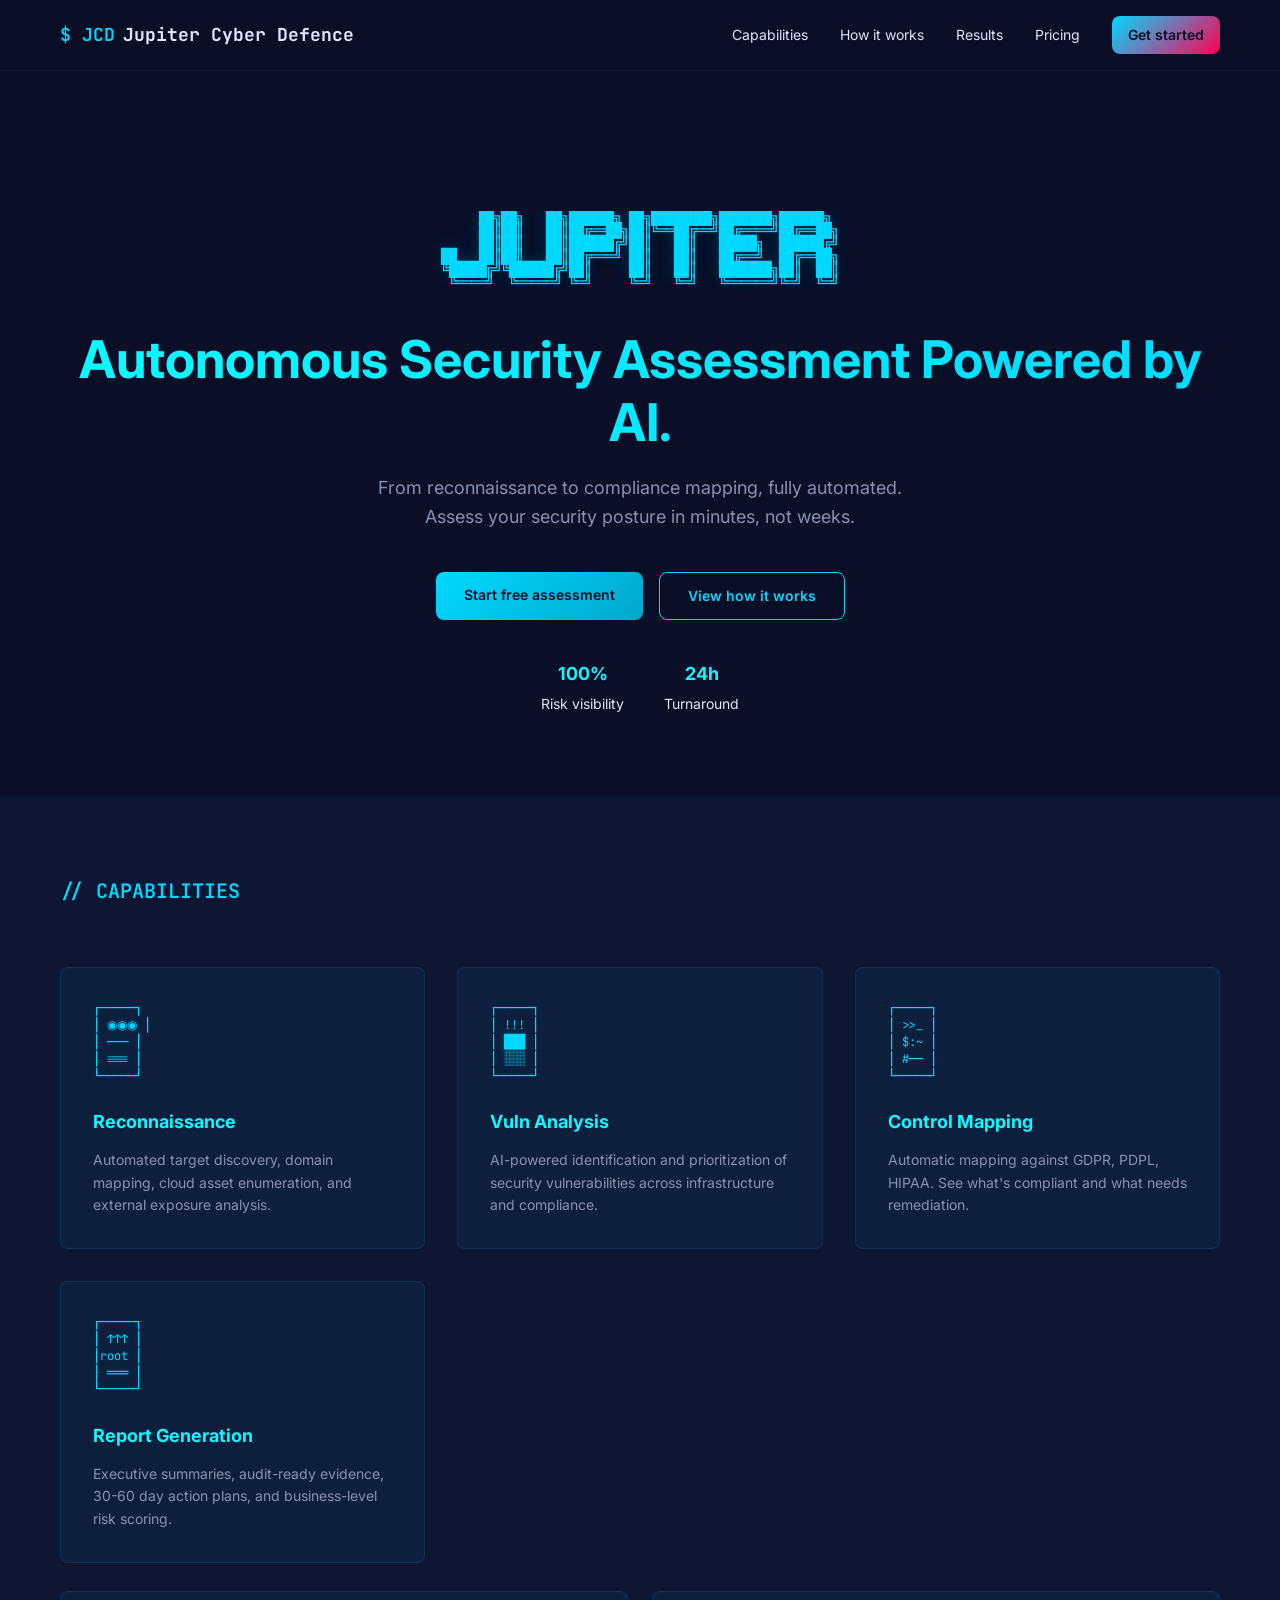
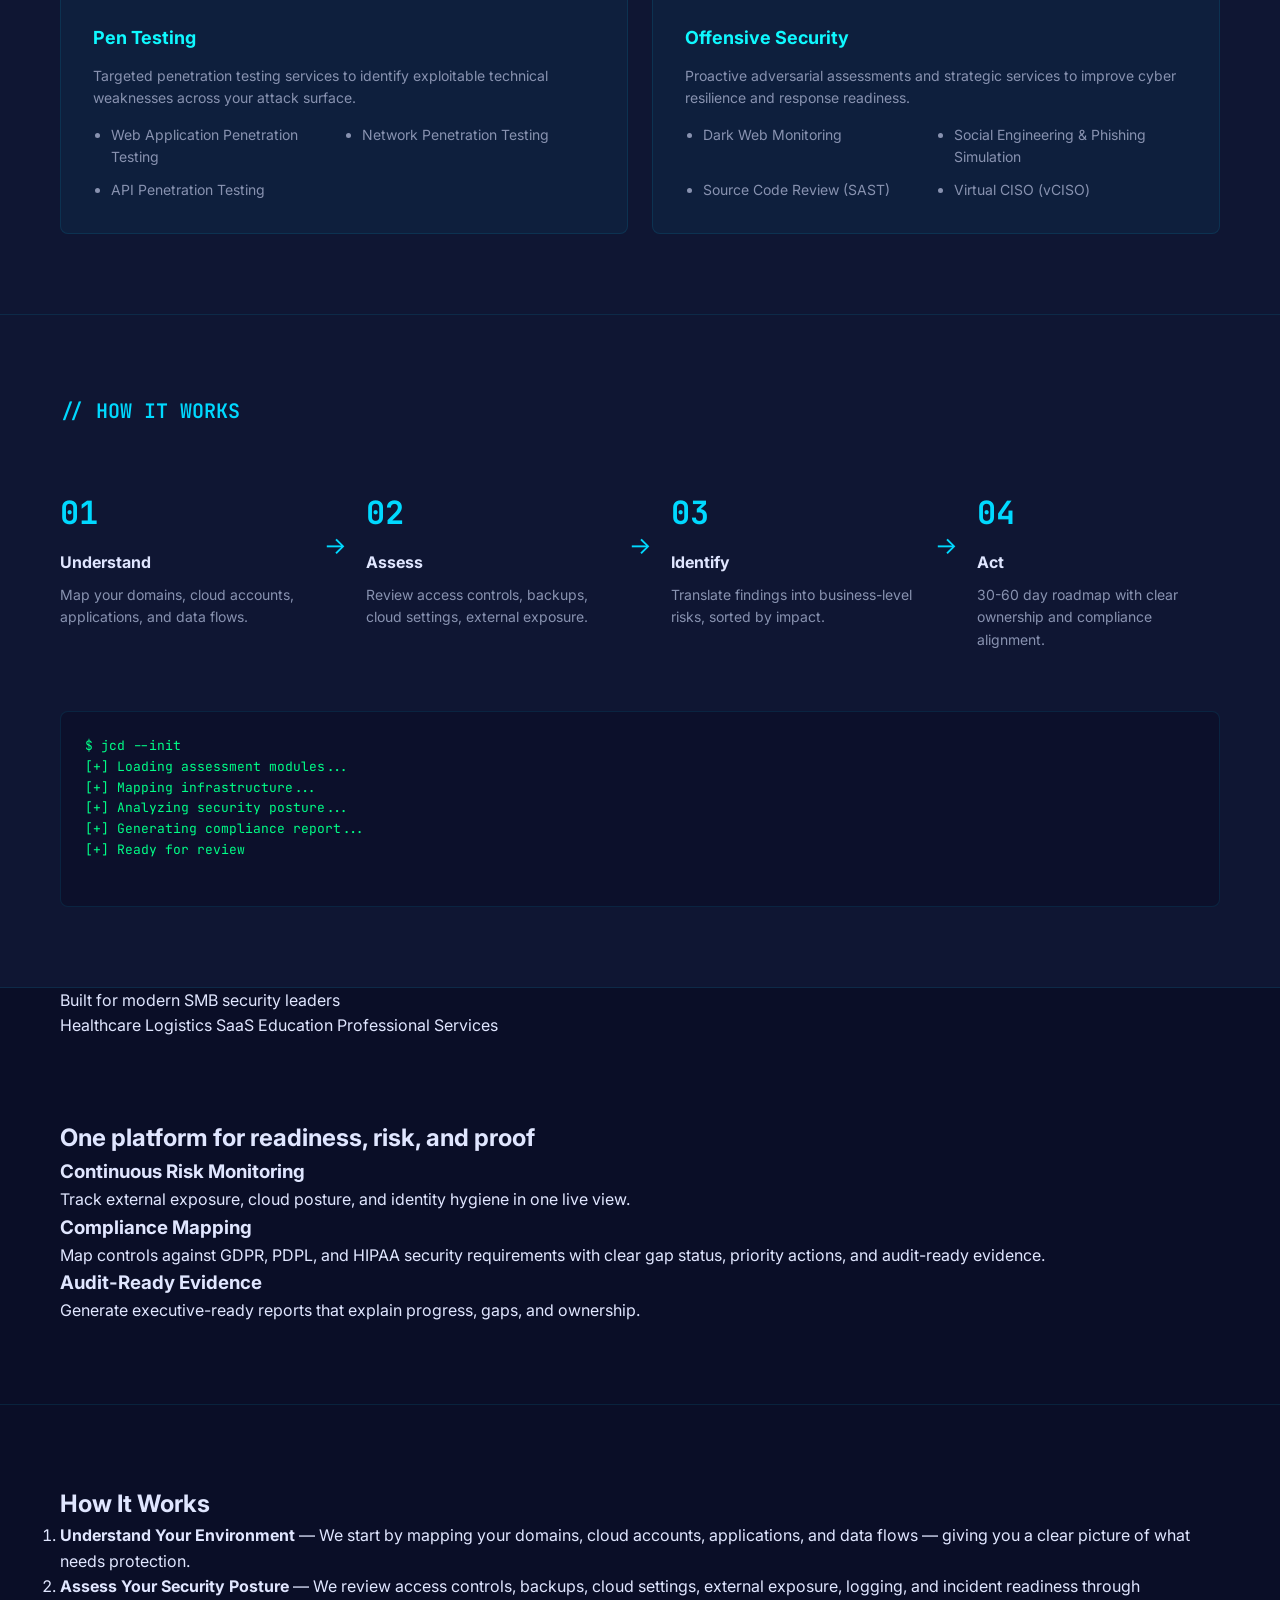
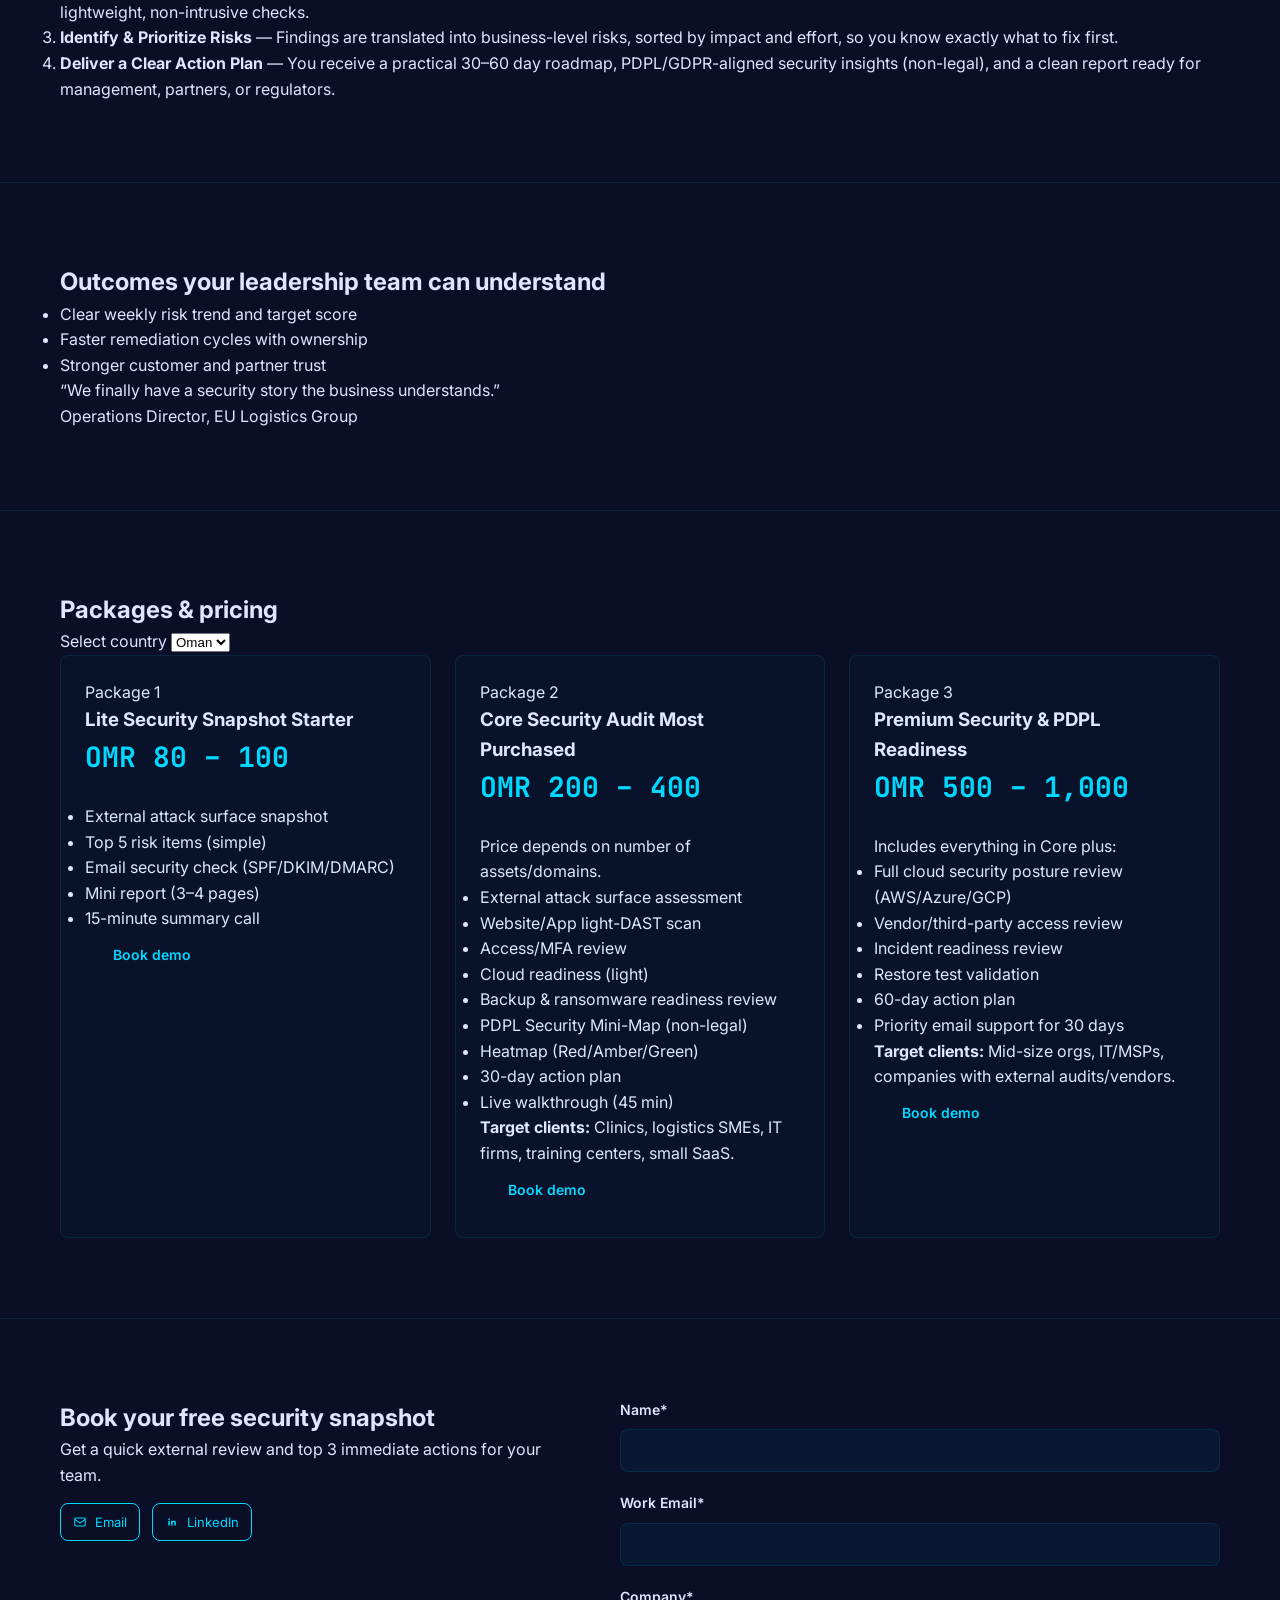
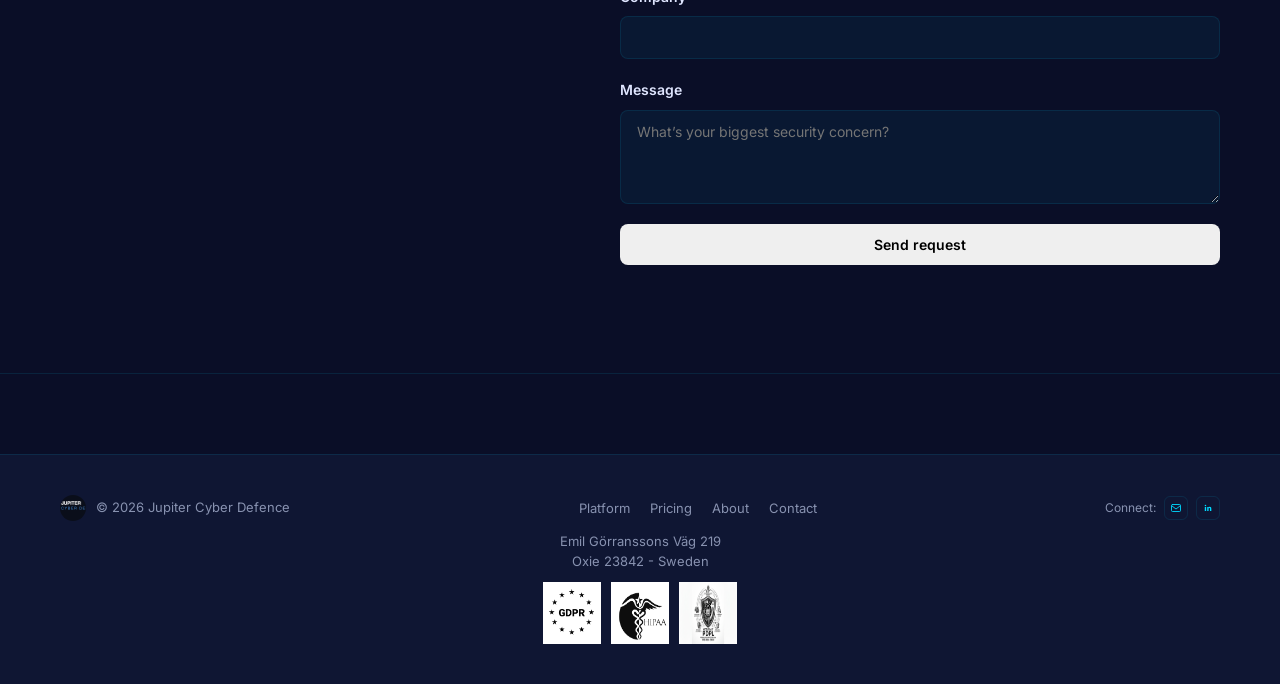
==== index.html @ 6deadf18 "changed design" ====
<!doctype html>
<html lang="en">
<head>
  <meta charset="utf-8" />
  <meta name="viewport" content="width=device-width, initial-scale=1" />
  <link rel="preconnect" href="https://fonts.googleapis.com" />
  <link rel="preconnect" href="https://fonts.gstatic.com" crossorigin />
  <link rel="stylesheet" href="https://fonts.googleapis.com/css2?family=JetBrains+Mono:wght@400;500;600;700&family=Inter:wght@400;500;600;700&display=swap" />
  <title>Jupiter Cyber Defence - Autonomous Security Assessment</title>
  <meta name="description" content="Autonomous security assessment powered by AI. From reconnaissance to compliance mapping, fully automated." />
  <link rel="canonical" href="https://jupitercyberdefence.com/" />
  <meta name="theme-color" content="#0a0e27" />
  <link rel="preload" href="style.css" as="style" />
  <link rel="stylesheet" href="style.css" />
</head>
<body>
  <header class="site-header">
    <div class="container nav-wrap">
      <a class="brand" href="/" aria-label="Jupiter Cyber Defence home">
        <span class="brand-mark">$ JCD</span>
        <span class="brand-text">Jupiter Cyber Defence</span>
      </a>
      <nav class="nav" aria-label="Primary">
        <ul>
          <li><a href="#capabilities">Capabilities</a></li>
          <li><a href="#how">How it works</a></li>
          <li><a href="#results">Results</a></li>
          <li><a href="#pricing">Pricing</a></li>
          <li><a href="#contact" class="nav-cta">Get started</a></li>
        </ul>
      </nav>
    </div>
  </header>

  <main id="main">
    <section class="hero">
      <div class="container">
        <pre class="hero-ascii">
     ██╗██╗   ██╗██████╗ ██╗████████╗███████╗██████╗ 
     ██║██║   ██║██╔══██╗██║╚══██╔══╝██╔════╝██╔══██╗
     ██║██║   ██║██████╔╝██║   ██║   █████╗  ██████╔╝
██   ██║██║   ██║██╔═══╝ ██║   ██║   ██╔══╝  ██╔══██╗
╚█████╔╝╚██████╔╝██║     ██║   ██║   ███████╗██║  ██║
 ╚════╝  ╚═════╝ ╚═╝     ╚═╝   ╚═╝   ╚══════╝╚═╝  ╚═╝</pre>
        <h1>Autonomous Security Assessment Powered by AI.</h1>
        <p class="hero-sub">From reconnaissance to compliance mapping, fully automated.<br>Assess your security posture in minutes, not weeks.</p>
        <div class="hero-actions">
          <a class="btn btn-primary" href="#contact">Start free assessment</a>
          <a class="btn btn-secondary" href="#how">View how it works</a>
        </div>
        <p class="hero-stats">
          <span><strong>100%</strong> Risk visibility</span>
          <span><strong>24h</strong> Turnaround</span>
        </p>
      </div>
    </section>

    <section id="capabilities" class="section section-features">
      <div class="container">
        <h2 class="section-title">// CAPABILITIES</h2>

        <div class="features-grid">
          <article class="feature">
            <div class="feature-box">
      ┌─────┐<br/>
      │ ◉◉◉ │<br/>
      │ ─── │<br/>
      │ === │<br/>
      └─────┘
            </div>
            <h3>Reconnaissance</h3>
            <p>Automated target discovery, domain mapping, cloud asset enumeration, and external exposure analysis.</p>
          </article>

          <article class="feature">
            <div class="feature-box">
      ┌─────┐<br/>
      │ !!! │<br/>
      │ ███ │<br/>
      │ ░░░ │<br/>
      └─────┘
            </div>
            <h3>Vuln Analysis</h3>
            <p>AI-powered identification and prioritization of security vulnerabilities across infrastructure and compliance.</p>
          </article>

          <article class="feature">
            <div class="feature-box">
      ┌─────┐<br/>
      │ >>_ │<br/>
      │ $:~ │<br/>
      │ #── │<br/>
      └─────┘
            </div>
            <h3>Control Mapping</h3>
            <p>Automatic mapping against GDPR, PDPL, HIPAA. See what's compliant and what needs remediation.</p>
          </article>

          <article class="feature">
            <div class="feature-box">
      ┌─────┐<br/>
      │ ↑↑↑ │<br/>
      │root │<br/>
      │ ═══ │<br/>
      └─────┘
            </div>
            <h3>Report Generation</h3>
            <p>Executive summaries, audit-ready evidence, 30-60 day action plans, and business-level risk scoring.</p>
          </article>
        </div>

        <div class="offensive-grid">
          <article class="offensive-box" aria-label="Pen Testing services">
            <h3>Pen Testing</h3>
            <p>Targeted penetration testing services to identify exploitable technical weaknesses across your attack surface.</p>
            <ul>
              <li>Web Application Penetration Testing</li>
              <li>Network Penetration Testing</li>
              <li>API Penetration Testing</li>
            </ul>
          </article>

          <article class="offensive-box" aria-label="Offensive Security services">
            <h3>Offensive Security</h3>
            <p>Proactive adversarial assessments and strategic services to improve cyber resilience and response readiness.</p>
            <ul>
              <li>Dark Web Monitoring</li>
              <li>Social Engineering &amp; Phishing Simulation</li>
              <li>Source Code Review (SAST)</li>
              <li>Virtual CISO (vCISO)</li>
            </ul>
          </article>
        </div>
      </div>
    </section>

    <section id="how" class="section section-dark">
      <div class="container">
        <h2 class="section-title">// HOW IT WORKS</h2>
        
        <div class="steps-flow">
          <div class="step">
            <div class="step-number">01</div>
            <h3>Understand</h3>
            <p>Map your domains, cloud accounts, applications, and data flows.</p>
          </div>
          <div class="step-arrow">→</div>
          <div class="step">
            <div class="step-number">02</div>
            <h3>Assess</h3>
            <p>Review access controls, backups, cloud settings, external exposure.</p>
          </div>
          <div class="step-arrow">→</div>
          <div class="step">
            <div class="step-number">03</div>
            <h3>Identify</h3>
            <p>Translate findings into business-level risks, sorted by impact.</p>
          </div>
          <div class="step-arrow">→</div>
          <div class="step">
            <div class="step-number">04</div>
            <h3>Act</h3>
            <p>30-60 day roadmap with clear ownership and compliance alignment.</p>
          </div>
        </div>

        <pre class="code-block">
$ jcd --init
[+] Loading assessment modules...
[+] Mapping infrastructure...
[+] Analyzing security posture...
[+] Generating compliance report...
[+] Ready for review
        </pre>
      </div>
    </section>

    <section class="trust container">
      <p>Built for modern SMB security leaders</p>
      <div class="chips">
        <span>Healthcare</span>
        <span>Logistics</span>
        <span>SaaS</span>
        <span>Education</span>
        <span>Professional Services</span>
      </div>
    </section>

    <section id="platform" class="section">
      <div class="container">
        <h2>One platform for readiness, risk, and proof</h2>
        <div class="cards">
          <article class="card">
            <h3>Continuous Risk Monitoring</h3>
            <p>Track external exposure, cloud posture, and identity hygiene in one live view.</p>
          </article>
          <article class="card">
            <h3>Compliance Mapping</h3>
            <p>Map controls against GDPR, PDPL, and HIPAA security requirements with clear gap status, priority actions, and audit-ready evidence.</p>
          </article>
          <article class="card">
            <h3>Audit-Ready Evidence</h3>
            <p>Generate executive-ready reports that explain progress, gaps, and ownership.</p>
          </article>
        </div>
      </div>
    </section>

    <section id="how" class="section alt">
      <div class="container">
        <h2>How It Works</h2>
        <ol class="steps">
          <li><strong>Understand Your Environment</strong> — We start by mapping your domains, cloud accounts, applications, and data flows — giving you a clear picture of what needs protection.</li>
          <li><strong>Assess Your Security Posture</strong> — We review access controls, backups, cloud settings, external exposure, logging, and incident readiness through lightweight, non-intrusive checks.</li>
          <li><strong>Identify &amp; Prioritize Risks</strong> — Findings are translated into business-level risks, sorted by impact and effort, so you know exactly what to fix first.</li>
          <li><strong>Deliver a Clear Action Plan</strong> — You receive a practical 30–60 day roadmap, PDPL/GDPR-aligned security insights (non-legal), and a clean report ready for management, partners, or regulators.</li>
        </ol>
      </div>
    </section>

    <section id="outcomes" class="section">
      <div class="container outcomes">
        <div>
          <h2>Outcomes your leadership team can understand</h2>
          <ul>
            <li>Clear weekly risk trend and target score</li>
            <li>Faster remediation cycles with ownership</li>
            <li>Stronger customer and partner trust</li>
          </ul>
        </div>
        <div class="quote">
          <p>“We finally have a security story the business understands.”</p>
          <span>Operations Director, EU Logistics Group</span>
        </div>
      </div>
    </section>

    <section id="pricing" class="section alt">
      <div class="container pricing">
        <h2>Packages & pricing</h2>
        <div class="pricing-controls">
          <label for="pricingCountry">Select country</label>
          <select id="pricingCountry" name="pricingCountry" aria-label="Select country for pricing">
            <option value="oman" selected>Oman</option>
            <option value="uae">UAE</option>
            <option value="ksa">KSA</option>
            <option value="eu">EU</option>
          </select>
        </div>

        <div class="pricing-grid">
          <article class="price-card">
            <p class="plan">Package 1</p>
            <h3>Lite Security Snapshot <span class="plan-tag">Starter</span></h3>
            <p class="price package-price" id="priceLite" data-plan="lite">OMR 80 – 100</p>
            <ul>
              <li>External attack surface snapshot</li>
              <li>Top 5 risk items (simple)</li>
              <li>Email security check (SPF/DKIM/DMARC)</li>
              <li>Mini report (3–4 pages)</li>
              <li>15-minute summary call</li>
            </ul>
            <a class="btn" href="#contact">Book demo</a>
          </article>

          <article class="price-card">
            <p class="plan">Package 2</p>
            <h3>Core Security Audit <span class="plan-tag">Most Purchased</span></h3>
            <p class="price package-price" id="priceCore" data-plan="core">OMR 200 – 400</p>
            <p class="price-note">Price depends on number of assets/domains.</p>
            <ul>
              <li>External attack surface assessment</li>
              <li>Website/App light-DAST scan</li>
              <li>Access/MFA review</li>
              <li>Cloud readiness (light)</li>
              <li>Backup & ransomware readiness review</li>
              <li>PDPL Security Mini-Map (non-legal)</li>
              <li>Heatmap (Red/Amber/Green)</li>
              <li>30-day action plan</li>
              <li>Live walkthrough (45 min)</li>
            </ul>
            <p class="target-clients"><strong>Target clients:</strong> Clinics, logistics SMEs, IT firms, training centers, small SaaS.</p>
            <a class="btn" href="#contact">Book demo</a>
          </article>

          <article class="price-card">
            <p class="plan">Package 3</p>
            <h3 class="premium-title">Premium Security & PDPL Readiness</h3>
            <p class="price package-price premium-price" id="pricePremium" data-plan="premium">OMR 500 – 1,000</p>
            <p class="price-note">Includes everything in Core plus:</p>
            <ul>
              <li>Full cloud security posture review (AWS/Azure/GCP)</li>
              <li>Vendor/third-party access review</li>
              <li>Incident readiness review</li>
              <li>Restore test validation</li>
              <li>60-day action plan</li>
              <li>Priority email support for 30 days</li>
            </ul>
            <p class="target-clients"><strong>Target clients:</strong> Mid-size orgs, IT/MSPs, companies with external audits/vendors.</p>
            <a class="btn" href="#contact">Book demo</a>
          </article>
        </div>
      </div>
    </section>

    <section id="contact" class="section">
      <div class="container contact-grid">
        <div>
          <h2>Book your free security snapshot</h2>
          <p>Get a quick external review and top 3 immediate actions for your team.</p>
          <div class="contact-social" aria-label="Direct contact links">
            <a class="contact-social-icon" href="mailto:info@jupitercyberdefence.com" aria-label="Email Jupiter Cyber Defence">
              <svg viewBox="0 0 24 24" aria-hidden="true" fill="none" stroke="currentColor" stroke-width="1.8" stroke-linecap="round" stroke-linejoin="round">
                <rect x="3" y="5" width="18" height="14" rx="2"></rect>
                <path d="m4 8 8 6 8-6"></path>
              </svg>
              <span>Email</span>
            </a>
            <a class="contact-social-icon" href="https://www.linkedin.com/company/jupiter-cyber-defence/?viewAsMember=true" target="_blank" rel="noopener noreferrer" aria-label="Jupiter Cyber Defence on LinkedIn">
              <svg viewBox="0 0 24 24" aria-hidden="true">
                <path fill="currentColor" d="M6.94 8.5a1.56 1.56 0 1 1 0-3.12 1.56 1.56 0 0 1 0 3.12ZM5.56 9.8h2.76V18H5.56V9.8Zm4.5 0h2.64v1.12h.04c.37-.7 1.27-1.44 2.61-1.44 2.8 0 3.31 1.84 3.31 4.22V18H15.9v-3.8c0-.9-.02-2.07-1.26-2.07-1.26 0-1.46.98-1.46 2V18h-2.76V9.8Z"></path>
              </svg>
              <span>LinkedIn</span>
            </a>
          </div>
        </div>
        <form id="contactForm" class="form" action="https://formsubmit.co/info@jupitercyberdefence.com" method="POST" novalidate>
          <input type="hidden" name="_subject" value="New demo request from Jupiter Cyber Defence website" />
          <input type="hidden" name="_template" value="table" />
          <input type="hidden" name="_captcha" value="false" />
          <input type="hidden" name="_next" value="https://jupitercyberdefence.com/#contact" />
          <label>
            <span>Name*</span>
            <input type="text" name="name" required />
          </label>
          <label>
            <span>Work Email*</span>
            <input type="email" name="email" required />
          </label>
          <label>
            <span>Company*</span>
            <input type="text" name="company" required />
          </label>
          <label>
            <span>Message</span>
            <textarea name="message" rows="4" placeholder="What’s your biggest security concern?"></textarea>
          </label>
          <button class="btn" type="submit">Send request</button>
          <p id="formStatus" class="form-status" role="status" aria-live="polite"></p>
        </form>
      </div>
    </section>
  </main>

  <footer class="site-footer">
    <div class="container footer-wrap">
      <p class="footer-branding">
        <img src="jupiter_logo.jpeg" alt="Jupiter Cyber Defence logo" class="footer-logo" />
        <span>© <span id="year"></span> Jupiter Cyber Defence</span>
      </p>
      <ul>
        <li><a href="#platform">Platform</a></li>
        <li><a href="#pricing">Pricing</a></li>
        <li><a href="about.html">About</a></li>
        <li><a href="#contact">Contact</a></li>
      </ul>
      <div class="footer-social" aria-label="Contact links">
        <span class="footer-social-label">Connect:</span>
        <a class="footer-social-icon" href="mailto:info@jupitercyberdefence.com" aria-label="Email Jupiter Cyber Defence">
          <svg viewBox="0 0 24 24" aria-hidden="true" fill="none" stroke="currentColor" stroke-width="1.8" stroke-linecap="round" stroke-linejoin="round">
            <rect x="3" y="5" width="18" height="14" rx="2"></rect>
            <path d="m4 8 8 6 8-6"></path>
          </svg>
        </a>
        <a class="footer-social-icon" href="https://www.linkedin.com/company/jupiter-cyber-defence/?viewAsMember=true" target="_blank" rel="noopener noreferrer" aria-label="Jupiter Cyber Defence on LinkedIn">
          <svg viewBox="0 0 24 24" aria-hidden="true">
            <path fill="currentColor" d="M6.94 8.5a1.56 1.56 0 1 1 0-3.12 1.56 1.56 0 0 1 0 3.12ZM5.56 9.8h2.76V18H5.56V9.8Zm4.5 0h2.64v1.12h.04c.37-.7 1.27-1.44 2.61-1.44 2.8 0 3.31 1.84 3.31 4.22V18H15.9v-3.8c0-.9-.02-2.07-1.26-2.07-1.26 0-1.46.98-1.46 2V18h-2.76V9.8Z"></path>
          </svg>
        </a>
      </div>
    </div>
    <div class="container footer-address">
      <p>Emil Görranssons Väg 219<br />Oxie 23842 - Sweden</p>
    </div>
    <div class="container compliance-logos" aria-label="Compliance standards">
      <img src="GDPR.png" alt="GDPR" class="compliance-logo" />
      <img src="HIPAA.png" alt="HIPAA" class="compliance-logo" />
      <img src="PDPL.png" alt="PDPL" class="compliance-logo" />
    </div>
  </footer>

  <script src="script.js" defer></script>
</body>
</html>
---- style.css ----
:root {
  --bg: #0a0e27;
  --bg-secondary: #0f1633;
  --text: #e0e6ff;
  --text-muted: #8892b0;
  --text-subtle: #5a6378;
  --accent: #00d9ff;
  --accent-bright: #0ff8ff;
  --danger: #ff0055;
  --success: #00ff88;
  --border: rgba(0, 217, 255, 0.1);
  --radius: 8px;
  --max: 1200px;
  --font-mono: "JetBrains Mono", monospace;
  --font-sans: "Inter", -apple-system, BlinkMacSystemFont, "Segoe UI", sans-serif;
}

* {
  box-sizing: border-box;
  margin: 0;
  padding: 0;
}

html {
  scroll-behavior: smooth;
}

body {
  font-family: var(--font-sans);
  color: var(--text);
  background: var(--bg);
  line-height: 1.6;
  overflow-x: hidden;
}

a {
  color: var(--accent);
  text-decoration: none;
  transition: color 0.3s ease;
}

a:hover {
  color: var(--accent-bright);
}

pre, code {
  font-family: var(--font-mono);
  border-radius: var(--radius);
}

pre {
  overflow-x: auto;
  white-space: pre-wrap;
  word-wrap: break-word;
}

/* CONTAINER */
.container {
  max-width: var(--max);
  margin: 0 auto;
  padding: 0 20px;
}

/* HEADER */
.site-header {
  background: rgba(10, 14, 39, 0.8);
  backdrop-filter: blur(10px);
  border-bottom: 1px solid var(--border);
  position: sticky;
  top: 0;
  z-index: 100;
  padding: 16px 0;
}

.nav-wrap {
  display: flex;
  justify-content: space-between;
  align-items: center;
  gap: 40px;
}

.brand {
  display: flex;
  align-items: center;
  gap: 8px;
  font-weight: 700;
  font-size: 18px;
  font-family: var(--font-mono);
  color: var(--accent);
}

.brand-mark {
  color: var(--accent);
  font-weight: 600;
}

.brand-text {
  color: var(--text);
}

.nav {
  display: flex;
}

.nav ul {
  list-style: none;
  display: flex;
  gap: 32px;
  align-items: center;
}

.nav a {
  font-size: 14px;
  transition: color 0.3s;
  color: var(--text);
}

.nav a:hover {
  color: var(--accent-bright);
}

.nav-cta {
  background: linear-gradient(135deg, var(--accent) 0%, var(--danger) 100%);
  color: var(--bg) !important;
  padding: 8px 16px;
  border-radius: var(--radius);
  font-weight: 600;
  font-size: 13px;
  display: inline-block;
}

.nav-cta:hover {
  opacity: 0.9;
}

/* MAIN */
main {
  margin-top: 60px;
}

/* HERO */
.hero {
  padding: 80px 0;
  text-align: center;
}

.hero-ascii {
  font-family: var(--font-mono);
  color: var(--accent);
  font-size: 13px;
  line-height: 1;
  margin-bottom: 40px;
  letter-spacing: -0.5px;
  text-shadow: 0 0 20px rgba(0, 217, 255, 0.2);
}

.hero h1 {
  font-size: 52px;
  line-height: 1.2;
  margin-bottom: 20px;
  background: linear-gradient(135deg, var(--accent-bright), var(--accent));
  -webkit-background-clip: text;
  -webkit-text-fill-color: transparent;
  background-clip: text;
  font-weight: 700;
}

.hero-sub {
  font-size: 18px;
  color: var(--text-muted);
  margin-bottom: 40px;
  max-width: 700px;
  margin-left: auto;
  margin-right: auto;
  line-height: 1.6;
}

.hero-actions {
  display: flex;
  gap: 16px;
  justify-content: center;
  margin-bottom: 40px;
  flex-wrap: wrap;
}

.hero-stats {
  display: flex;
  justify-content: center;
  gap: 40px;
  margin-top: 40px;
  font-size: 14px;
  flex-wrap: wrap;
}

.hero-stats span {
  display: flex;
  flex-direction: column;
  gap: 4px;
}

.hero-stats strong {
  color: var(--accent-bright);
  font-size: 18px;
}

/* BUTTONS */
.btn {
  display: inline-block;
  padding: 12px 28px;
  border-radius: var(--radius);
  font-weight: 600;
  font-size: 14px;
  transition: all 0.3s ease;
  border: none;
  cursor: pointer;
  text-align: center;
  font-family: var(--font-sans);
}

.btn-primary {
  background: linear-gradient(135deg, var(--accent), #00a8cc);
  color: var(--bg);
}

.btn-primary:hover {
  transform: translateY(-2px);
  box-shadow: 0 8px 24px rgba(0, 217, 255, 0.3);
}

.btn-secondary {
  border: 1px solid var(--accent);
  color: var(--accent);
  background: transparent;
}

.btn-secondary:hover {
  background: rgba(0, 217, 255, 0.1);
}

/* SECTIONS */
.section {
  padding: 80px 0;
  border-bottom: 1px solid var(--border);
}

.section-dark {
  background: var(--bg-secondary);
}

.section-title {
  font-family: var(--font-mono);
  font-size: 20px;
  color: var(--accent);
  margin-bottom: 60px;
  text-align: left;
  font-weight: 600;
}

/* FEATURES */
.section-features {
  background: var(--bg-secondary);
}

.features-grid {
  display: grid;
  grid-template-columns: repeat(auto-fit, minmax(280px, 1fr));
  gap: 32px;
}

.feature {
  background: rgba(0, 217, 255, 0.05);
  border: 1px solid var(--border);
  padding: 32px;
  border-radius: var(--radius);
  transition: all 0.3s ease;
}

.feature:hover {
  border-color: var(--accent);
  background: rgba(0, 217, 255, 0.08);
  transform: translateY(-4px);
}

.feature-box {
  font-family: var(--font-mono);
  color: var(--accent);
  font-size: 12px;
  margin-bottom: 24px;
  line-height: 1.4;
  text-shadow: 0 0 10px rgba(0, 217, 255, 0.2);
}

.feature h3 {
  font-size: 18px;
  margin-bottom: 12px;
  color: var(--accent-bright);
}

.feature p {
  font-size: 14px;
  color: var(--text-muted);
  line-height: 1.6;
}

.offensive-box {
  margin-top: 28px;
  background: rgba(0, 217, 255, 0.05);
  border: 1px solid var(--border);
  border-radius: var(--radius);
  padding: 32px;
  transition: all 0.3s ease;
}

.offensive-grid {
  margin-top: 28px;
  display: grid;
  grid-template-columns: repeat(2, minmax(0, 1fr));
  gap: 24px;
}

.offensive-grid .offensive-box {
  margin-top: 0;
}

.offensive-box:hover {
  border-color: var(--accent);
  background: rgba(0, 217, 255, 0.08);
  transform: translateY(-4px);
}

.offensive-box h3 {
  margin-bottom: 12px;
  color: var(--accent-bright);
  font-size: 18px;
}

.offensive-box p {
  color: var(--text-muted);
  margin-bottom: 14px;
  font-size: 14px;
}

.offensive-box ul {
  margin: 0;
  padding-left: 18px;
  display: grid;
  grid-template-columns: repeat(2, minmax(0, 1fr));
  gap: 10px 18px;
}

.offensive-box li {
  color: var(--text-muted);
  font-size: 14px;
}

/* STEPS FLOW */
.steps-flow {
  display: flex;
  justify-content: space-between;
  align-items: flex-start;
  gap: 20px;
  margin-bottom: 60px;
  flex-wrap: wrap;
}

.step {
  flex: 1;
  min-width: 200px;
}

.step-number {
  font-family: var(--font-mono);
  font-size: 32px;
  font-weight: 700;
  color: var(--accent);
  margin-bottom: 12px;
}

.step h3 {
  font-size: 16px;
  margin-bottom: 8px;
  color: var(--text);
}

.step p {
  font-size: 14px;
  color: var(--text-muted);
}

.step-arrow {
  font-size: 24px;
  color: var(--accent);
  display: flex;
  align-items: center;
  margin-top: 40px;
}

.code-block {
  background: rgba(10, 14, 39, 0.6);
  border: 1px solid var(--border);
  padding: 24px;
  border-radius: var(--radius);
  font-size: 13px;
  color: var(--success);
  margin-top: 40px;
  overflow-x: auto;
}

/* RESULTS */
.results-table {
  display: grid;
  grid-template-columns: repeat(auto-fit, minmax(220px, 1fr));
  gap: 24px;
  margin-bottom: 60px;
}

.result-item {
  background: rgba(0, 217, 255, 0.05);
  border: 1px solid var(--border);
  padding: 24px;
  border-radius: var(--radius);
  text-align: center;
}

.result-item .label {
  display: block;
  font-size: 12px;
  color: var(--text-muted);
  margin-bottom: 12px;
  font-family: var(--font-mono);
  text-transform: uppercase;
}

.result-item .value {
  display: block;
  font-size: 28px;
  font-weight: 700;
  color: var(--accent-bright);
}

.terminal-output {
  background: rgba(0, 217, 255, 0.03);
  border: 1px solid var(--border);
  padding: 24px;
  border-radius: var(--radius);
  color: var(--success);
  font-size: 12px;
  margin-top: 40px;
  overflow-x: auto;
}

/* PRICING */
.pricing-wrapper {
  display: grid;
  grid-template-columns: repeat(3, 1fr);
  gap: 24px;
  margin-bottom: 40px;
}

.pricing-item {
  background: rgba(0, 217, 255, 0.02);
  border: 1px solid var(--border);
  padding: 32px;
  border-radius: var(--radius);
  position: relative;
  transition: all 0.3s ease;
}

.pricing-item:hover {
  border-color: var(--accent);
  transform: translateY(-4px);
}

.pricing-item.featured {
  border-color: var(--accent);
  background: rgba(0, 217, 255, 0.08);
  transform: scale(1.02);
}

.featured-badge {
  position: absolute;
  top: -12px;
  right: 20px;
  background: linear-gradient(135deg, var(--accent), var(--danger));
  color: var(--bg);
  padding: 4px 12px;
  border-radius: 20px;
  font-size: 11px;
  font-weight: 700;
  text-transform: uppercase;
}

.pricing-item h3 {
  font-size: 18px;
  margin-bottom: 12px;
  color: var(--accent-bright);
}

.price {
  font-family: var(--font-mono);
  font-size: 28px;
  font-weight: 700;
  color: var(--accent);
  margin-bottom: 24px;
}

.pricing-item ul {
  list-style: none;
  margin-bottom: 24px;
}

.pricing-item li {
  font-size: 14px;
  color: var(--text-muted);
  padding: 6px 0;
  border-bottom: 1px solid rgba(0, 217, 255, 0.05);
}

.pricing-item li:last-child {
  border-bottom: none;
}

/* CONTACT */
.contact-wrapper {
  display: grid;
  grid-template-columns: 1fr 1.2fr;
  gap: 60px;
  align-items: start;
}

.contact-info h3 {
  font-size: 24px;
  margin-bottom: 12px;
  color: var(--accent-bright);
}

.contact-info p {
  color: var(--text-muted);
  margin-bottom: 32px;
  line-height: 1.6;
}

.contact-methods {
  display: flex;
  gap: 16px;
  flex-wrap: wrap;
}

.contact-method {
  display: flex;
  align-items: center;
  gap: 8px;
  padding: 12px 20px;
  border: 1px solid var(--accent);
  border-radius: var(--radius);
  color: var(--accent);
  font-size: 14px;
  font-weight: 600;
  transition: all 0.3s ease;
}

.contact-method:hover {
  background: rgba(0, 217, 255, 0.1);
}

.contact-method .icon {
  font-size: 12px;
}

/* FORM */
.form {
  display: flex;
  flex-direction: column;
  gap: 20px;
}

.form label {
  display: flex;
  flex-direction: column;
  gap: 8px;
}

.form span {
  font-size: 14px;
  font-weight: 600;
  color: var(--text);
}

.form input,
.form textarea {
  background: rgba(0, 217, 255, 0.05);
  border: 1px solid var(--border);
  padding: 12px 16px;
  border-radius: var(--radius);
  font-family: var(--font-sans);
  color: var(--text);
  font-size: 14px;
  transition: all 0.3s ease;
}

.form input:focus,
.form textarea:focus {
  outline: none;
  border-color: var(--accent);
  background: rgba(0, 217, 255, 0.08);
  box-shadow: 0 0 12px rgba(0, 217, 255, 0.1);
}

.form-status {
  font-size: 13px;
  color: var(--success);
  margin-top: 8px;
}

/* FOOTER */
.site-footer {
  background: var(--bg-secondary);
  border-top: 1px solid var(--border);
  padding: 40px 0;
  margin-top: 80px;
}

.footer-wrap {
  display: flex;
  justify-content: space-between;
  align-items: center;
  gap: 32px;
  flex-wrap: wrap;
}

.footer-text {
  display: flex;
  align-items: center;
  gap: 12px;
  font-size: 13px;
  color: var(--text-muted);
}

.footer-mark {
  font-family: var(--font-mono);
  color: var(--accent);
  font-weight: 600;
}

.footer-links {
  display: flex;
  list-style: none;
  gap: 24px;
  flex-wrap: wrap;
}

.footer-links a {
  font-size: 13px;
  color: var(--text-muted);
}

.footer-links a:hover {
  color: var(--accent-bright);
}

/* LEGACY HTML CLASS SUPPORT */
.pricing-grid {
  display: grid;
  grid-template-columns: repeat(3, minmax(0, 1fr));
  gap: 24px;
}

.price-card {
  background: rgba(0, 217, 255, 0.02);
  border: 1px solid var(--border);
  padding: 24px;
  border-radius: var(--radius);
}

.contact-social {
  display: flex;
  gap: 12px;
  flex-wrap: wrap;
  margin-top: 14px;
}

.contact-social-icon {
  display: inline-flex;
  align-items: center;
  gap: 8px;
  padding: 8px 12px;
  border: 1px solid var(--accent);
  border-radius: var(--radius);
  font-size: 13px;
  color: var(--accent);
}

.contact-social-icon svg {
  width: 14px;
  height: 14px;
  flex: 0 0 14px;
}

.contact-grid {
  display: grid;
  grid-template-columns: 1fr 1.2fr;
  gap: 60px;
  align-items: start;
}

.footer-social {
  display: inline-flex;
  align-items: center;
  gap: 8px;
}

.footer-social-label {
  font-size: 12px;
  color: var(--text-muted);
}

.footer-social-icon {
  display: inline-flex;
  align-items: center;
  justify-content: center;
  width: 24px;
  height: 24px;
  border: 1px solid var(--border);
  border-radius: 6px;
}

.footer-social-icon svg {
  width: 12px;
  height: 12px;
}

.footer-branding {
  display: flex;
  align-items: center;
  gap: 10px;
  margin: 0;
  color: var(--text-muted);
  font-size: 13px;
}

.footer-wrap > ul {
  list-style: none;
  display: flex;
  gap: 20px;
  margin: 0;
  padding: 0;
  flex-wrap: wrap;
}

.footer-wrap > ul a {
  color: var(--text-muted);
  font-size: 13px;
}

.footer-wrap > ul a:hover {
  color: var(--accent-bright);
}

.footer-address {
  text-align: center;
  margin-top: 10px;
  color: var(--text-muted);
  font-size: 13px;
}

.footer-logo {
  width: 26px;
  height: 26px;
  object-fit: cover;
  border-radius: 50%;
}

.compliance-logos {
  display: flex;
  justify-content: center;
  gap: 10px;
  margin-top: 10px;
}

.compliance-logo {
  width: 58px;
  height: auto;
}

/* RESPONSIVE */
@media (max-width: 768px) {
  .site-header {
    padding: 10px 0;
  }

  .nav-wrap {
    flex-direction: column;
    align-items: stretch;
    gap: 10px;
  }

  .brand {
    justify-content: center;
    font-size: 16px;
  }

  .nav {
    width: 100%;
  }

  .nav ul {
    width: 100%;
    display: grid;
    grid-template-columns: repeat(3, minmax(0, 1fr));
    gap: 8px;
    align-items: stretch;
  }

  .nav li {
    min-width: 0;
  }

  .nav a {
    display: flex;
    align-items: center;
    justify-content: center;
    border: 1px solid var(--border);
    border-radius: 6px;
    padding: 8px 6px;
    font-size: 12px;
    line-height: 1.2;
    text-align: center;
    white-space: nowrap;
  }

  .nav-cta {
    grid-column: 1 / -1;
    border: none !important;
    font-size: 12px;
    padding: 9px 10px;
  }

  .hero h1 {
    font-size: 36px;
  }

  .offensive-box {
    padding: 18px;
  }

  .offensive-grid {
    grid-template-columns: 1fr;
    gap: 16px;
  }

  .offensive-box h3 {
    font-size: 18px;
  }

  .offensive-box ul {
    grid-template-columns: 1fr;
    gap: 8px;
    padding-left: 16px;
  }

  .contact-grid {
    grid-template-columns: 1fr;
    gap: 34px;
  }

  .hero-actions {
    flex-direction: column;
    width: 100%;
  }

  .hero-actions .btn {
    width: 100%;
  }

  .hero-stats {
    gap: 20px;
  }

  .steps-flow {
    flex-direction: column;
  }

  .step-arrow {
    display: none;
  }

  .contact-wrapper {
    grid-template-columns: 1fr;
    gap: 40px;
  }

  .pricing-wrapper {
    grid-template-columns: 1fr;
  }

  .pricing-grid {
    grid-template-columns: 1fr;
  }

  .contact-social-icon {
    font-size: 12px;
    padding: 6px 10px;
  }

  .contact-social-icon svg {
    width: 12px;
    height: 12px;
    flex-basis: 12px;
  }

  .footer-social-icon {
    width: 22px;
    height: 22px;
  }

  .footer-social-icon svg {
    width: 10px;
    height: 10px;
  }

  .footer-wrap {
    flex-direction: column;
    text-align: center;
    align-items: center;
  }

  .footer-branding {
    justify-content: center;
  }

  .footer-wrap > ul {
    justify-content: center;
  }

  .footer-social {
    justify-content: center;
  }

  .footer-links {
    justify-content: center;
  }
}

@media (min-width: 769px) and (max-width: 1024px) {
  .pricing-grid {
    grid-template-columns: repeat(2, minmax(0, 1fr));
  }
}
---- style.css ----
:root {
  --bg: #0a0e27;
  --bg-secondary: #0f1633;
  --text: #e0e6ff;
  --text-muted: #8892b0;
  --text-subtle: #5a6378;
  --accent: #00d9ff;
  --accent-bright: #0ff8ff;
  --danger: #ff0055;
  --success: #00ff88;
  --border: rgba(0, 217, 255, 0.1);
  --radius: 8px;
  --max: 1200px;
  --font-mono: "JetBrains Mono", monospace;
  --font-sans: "Inter", -apple-system, BlinkMacSystemFont, "Segoe UI", sans-serif;
}

* {
  box-sizing: border-box;
  margin: 0;
  padding: 0;
}

html {
  scroll-behavior: smooth;
}

body {
  font-family: var(--font-sans);
  color: var(--text);
  background: var(--bg);
  line-height: 1.6;
  overflow-x: hidden;
}

a {
  color: var(--accent);
  text-decoration: none;
  transition: color 0.3s ease;
}

a:hover {
  color: var(--accent-bright);
}

pre, code {
  font-family: var(--font-mono);
  border-radius: var(--radius);
}

pre {
  overflow-x: auto;
  white-space: pre-wrap;
  word-wrap: break-word;
}

/* CONTAINER */
.container {
  max-width: var(--max);
  margin: 0 auto;
  padding: 0 20px;
}

/* HEADER */
.site-header {
  background: rgba(10, 14, 39, 0.8);
  backdrop-filter: blur(10px);
  border-bottom: 1px solid var(--border);
  position: sticky;
  top: 0;
  z-index: 100;
  padding: 16px 0;
}

.nav-wrap {
  display: flex;
  justify-content: space-between;
  align-items: center;
  gap: 40px;
}

.brand {
  display: flex;
  align-items: center;
  gap: 8px;
  font-weight: 700;
  font-size: 18px;
  font-family: var(--font-mono);
  color: var(--accent);
}

.brand-mark {
  color: var(--accent);
  font-weight: 600;
}

.brand-text {
  color: var(--text);
}

.nav {
  display: flex;
}

.nav ul {
  list-style: none;
  display: flex;
  gap: 32px;
  align-items: center;
}

.nav a {
  font-size: 14px;
  transition: color 0.3s;
  color: var(--text);
}

.nav a:hover {
  color: var(--accent-bright);
}

.nav-cta {
  background: linear-gradient(135deg, var(--accent) 0%, var(--danger) 100%);
  color: var(--bg) !important;
  padding: 8px 16px;
  border-radius: var(--radius);
  font-weight: 600;
  font-size: 13px;
  display: inline-block;
}

.nav-cta:hover {
  opacity: 0.9;
}

/* MAIN */
main {
  margin-top: 60px;
}

/* HERO */
.hero {
  padding: 80px 0;
  text-align: center;
}

.hero-ascii {
  font-family: var(--font-mono);
  color: var(--accent);
  font-size: 13px;
  line-height: 1;
  margin-bottom: 40px;
  letter-spacing: -0.5px;
  text-shadow: 0 0 20px rgba(0, 217, 255, 0.2);
}

.hero h1 {
  font-size: 52px;
  line-height: 1.2;
  margin-bottom: 20px;
  background: linear-gradient(135deg, var(--accent-bright), var(--accent));
  -webkit-background-clip: text;
  -webkit-text-fill-color: transparent;
  background-clip: text;
  font-weight: 700;
}

.hero-sub {
  font-size: 18px;
  color: var(--text-muted);
  margin-bottom: 40px;
  max-width: 700px;
  margin-left: auto;
  margin-right: auto;
  line-height: 1.6;
}

.hero-actions {
  display: flex;
  gap: 16px;
  justify-content: center;
  margin-bottom: 40px;
  flex-wrap: wrap;
}

.hero-stats {
  display: flex;
  justify-content: center;
  gap: 40px;
  margin-top: 40px;
  font-size: 14px;
  flex-wrap: wrap;
}

.hero-stats span {
  display: flex;
  flex-direction: column;
  gap: 4px;
}

.hero-stats strong {
  color: var(--accent-bright);
  font-size: 18px;
}

/* BUTTONS */
.btn {
  display: inline-block;
  padding: 12px 28px;
  border-radius: var(--radius);
  font-weight: 600;
  font-size: 14px;
  transition: all 0.3s ease;
  border: none;
  cursor: pointer;
  text-align: center;
  font-family: var(--font-sans);
}

.btn-primary {
  background: linear-gradient(135deg, var(--accent), #00a8cc);
  color: var(--bg);
}

.btn-primary:hover {
  transform: translateY(-2px);
  box-shadow: 0 8px 24px rgba(0, 217, 255, 0.3);
}

.btn-secondary {
  border: 1px solid var(--accent);
  color: var(--accent);
  background: transparent;
}

.btn-secondary:hover {
  background: rgba(0, 217, 255, 0.1);
}

/* SECTIONS */
.section {
  padding: 80px 0;
  border-bottom: 1px solid var(--border);
}

.section-dark {
  background: var(--bg-secondary);
}

.section-title {
  font-family: var(--font-mono);
  font-size: 20px;
  color: var(--accent);
  margin-bottom: 60px;
  text-align: left;
  font-weight: 600;
}

/* FEATURES */
.section-features {
  background: var(--bg-secondary);
}

.features-grid {
  display: grid;
  grid-template-columns: repeat(auto-fit, minmax(280px, 1fr));
  gap: 32px;
}

.feature {
  background: rgba(0, 217, 255, 0.05);
  border: 1px solid var(--border);
  padding: 32px;
  border-radius: var(--radius);
  transition: all 0.3s ease;
}

.feature:hover {
  border-color: var(--accent);
  background: rgba(0, 217, 255, 0.08);
  transform: translateY(-4px);
}

.feature-box {
  font-family: var(--font-mono);
  color: var(--accent);
  font-size: 12px;
  margin-bottom: 24px;
  line-height: 1.4;
  text-shadow: 0 0 10px rgba(0, 217, 255, 0.2);
}

.feature h3 {
  font-size: 18px;
  margin-bottom: 12px;
  color: var(--accent-bright);
}

.feature p {
  font-size: 14px;
  color: var(--text-muted);
  line-height: 1.6;
}

.offensive-box {
  margin-top: 28px;
  background: rgba(0, 217, 255, 0.05);
  border: 1px solid var(--border);
  border-radius: var(--radius);
  padding: 32px;
  transition: all 0.3s ease;
}

.offensive-grid {
  margin-top: 28px;
  display: grid;
  grid-template-columns: repeat(2, minmax(0, 1fr));
  gap: 24px;
}

.offensive-grid .offensive-box {
  margin-top: 0;
}

.offensive-box:hover {
  border-color: var(--accent);
  background: rgba(0, 217, 255, 0.08);
  transform: translateY(-4px);
}

.offensive-box h3 {
  margin-bottom: 12px;
  color: var(--accent-bright);
  font-size: 18px;
}

.offensive-box p {
  color: var(--text-muted);
  margin-bottom: 14px;
  font-size: 14px;
}

.offensive-box ul {
  margin: 0;
  padding-left: 18px;
  display: grid;
  grid-template-columns: repeat(2, minmax(0, 1fr));
  gap: 10px 18px;
}

.offensive-box li {
  color: var(--text-muted);
  font-size: 14px;
}

/* STEPS FLOW */
.steps-flow {
  display: flex;
  justify-content: space-between;
  align-items: flex-start;
  gap: 20px;
  margin-bottom: 60px;
  flex-wrap: wrap;
}

.step {
  flex: 1;
  min-width: 200px;
}

.step-number {
  font-family: var(--font-mono);
  font-size: 32px;
  font-weight: 700;
  color: var(--accent);
  margin-bottom: 12px;
}

.step h3 {
  font-size: 16px;
  margin-bottom: 8px;
  color: var(--text);
}

.step p {
  font-size: 14px;
  color: var(--text-muted);
}

.step-arrow {
  font-size: 24px;
  color: var(--accent);
  display: flex;
  align-items: center;
  margin-top: 40px;
}

.code-block {
  background: rgba(10, 14, 39, 0.6);
  border: 1px solid var(--border);
  padding: 24px;
  border-radius: var(--radius);
  font-size: 13px;
  color: var(--success);
  margin-top: 40px;
  overflow-x: auto;
}

/* RESULTS */
.results-table {
  display: grid;
  grid-template-columns: repeat(auto-fit, minmax(220px, 1fr));
  gap: 24px;
  margin-bottom: 60px;
}

.result-item {
  background: rgba(0, 217, 255, 0.05);
  border: 1px solid var(--border);
  padding: 24px;
  border-radius: var(--radius);
  text-align: center;
}

.result-item .label {
  display: block;
  font-size: 12px;
  color: var(--text-muted);
  margin-bottom: 12px;
  font-family: var(--font-mono);
  text-transform: uppercase;
}

.result-item .value {
  display: block;
  font-size: 28px;
  font-weight: 700;
  color: var(--accent-bright);
}

.terminal-output {
  background: rgba(0, 217, 255, 0.03);
  border: 1px solid var(--border);
  padding: 24px;
  border-radius: var(--radius);
  color: var(--success);
  font-size: 12px;
  margin-top: 40px;
  overflow-x: auto;
}

/* PRICING */
.pricing-wrapper {
  display: grid;
  grid-template-columns: repeat(3, 1fr);
  gap: 24px;
  margin-bottom: 40px;
}

.pricing-item {
  background: rgba(0, 217, 255, 0.02);
  border: 1px solid var(--border);
  padding: 32px;
  border-radius: var(--radius);
  position: relative;
  transition: all 0.3s ease;
}

.pricing-item:hover {
  border-color: var(--accent);
  transform: translateY(-4px);
}

.pricing-item.featured {
  border-color: var(--accent);
  background: rgba(0, 217, 255, 0.08);
  transform: scale(1.02);
}

.featured-badge {
  position: absolute;
  top: -12px;
  right: 20px;
  background: linear-gradient(135deg, var(--accent), var(--danger));
  color: var(--bg);
  padding: 4px 12px;
  border-radius: 20px;
  font-size: 11px;
  font-weight: 700;
  text-transform: uppercase;
}

.pricing-item h3 {
  font-size: 18px;
  margin-bottom: 12px;
  color: var(--accent-bright);
}

.price {
  font-family: var(--font-mono);
  font-size: 28px;
  font-weight: 700;
  color: var(--accent);
  margin-bottom: 24px;
}

.pricing-item ul {
  list-style: none;
  margin-bottom: 24px;
}

.pricing-item li {
  font-size: 14px;
  color: var(--text-muted);
  padding: 6px 0;
  border-bottom: 1px solid rgba(0, 217, 255, 0.05);
}

.pricing-item li:last-child {
  border-bottom: none;
}

/* CONTACT */
.contact-wrapper {
  display: grid;
  grid-template-columns: 1fr 1.2fr;
  gap: 60px;
  align-items: start;
}

.contact-info h3 {
  font-size: 24px;
  margin-bottom: 12px;
  color: var(--accent-bright);
}

.contact-info p {
  color: var(--text-muted);
  margin-bottom: 32px;
  line-height: 1.6;
}

.contact-methods {
  display: flex;
  gap: 16px;
  flex-wrap: wrap;
}

.contact-method {
  display: flex;
  align-items: center;
  gap: 8px;
  padding: 12px 20px;
  border: 1px solid var(--accent);
  border-radius: var(--radius);
  color: var(--accent);
  font-size: 14px;
  font-weight: 600;
  transition: all 0.3s ease;
}

.contact-method:hover {
  background: rgba(0, 217, 255, 0.1);
}

.contact-method .icon {
  font-size: 12px;
}

/* FORM */
.form {
  display: flex;
  flex-direction: column;
  gap: 20px;
}

.form label {
  display: flex;
  flex-direction: column;
  gap: 8px;
}

.form span {
  font-size: 14px;
  font-weight: 600;
  color: var(--text);
}

.form input,
.form textarea {
  background: rgba(0, 217, 255, 0.05);
  border: 1px solid var(--border);
  padding: 12px 16px;
  border-radius: var(--radius);
  font-family: var(--font-sans);
  color: var(--text);
  font-size: 14px;
  transition: all 0.3s ease;
}

.form input:focus,
.form textarea:focus {
  outline: none;
  border-color: var(--accent);
  background: rgba(0, 217, 255, 0.08);
  box-shadow: 0 0 12px rgba(0, 217, 255, 0.1);
}

.form-status {
  font-size: 13px;
  color: var(--success);
  margin-top: 8px;
}

/* FOOTER */
.site-footer {
  background: var(--bg-secondary);
  border-top: 1px solid var(--border);
  padding: 40px 0;
  margin-top: 80px;
}

.footer-wrap {
  display: flex;
  justify-content: space-between;
  align-items: center;
  gap: 32px;
  flex-wrap: wrap;
}

.footer-text {
  display: flex;
  align-items: center;
  gap: 12px;
  font-size: 13px;
  color: var(--text-muted);
}

.footer-mark {
  font-family: var(--font-mono);
  color: var(--accent);
  font-weight: 600;
}

.footer-links {
  display: flex;
  list-style: none;
  gap: 24px;
  flex-wrap: wrap;
}

.footer-links a {
  font-size: 13px;
  color: var(--text-muted);
}

.footer-links a:hover {
  color: var(--accent-bright);
}

/* LEGACY HTML CLASS SUPPORT */
.pricing-grid {
  display: grid;
  grid-template-columns: repeat(3, minmax(0, 1fr));
  gap: 24px;
}

.price-card {
  background: rgba(0, 217, 255, 0.02);
  border: 1px solid var(--border);
  padding: 24px;
  border-radius: var(--radius);
}

.contact-social {
  display: flex;
  gap: 12px;
  flex-wrap: wrap;
  margin-top: 14px;
}

.contact-social-icon {
  display: inline-flex;
  align-items: center;
  gap: 8px;
  padding: 8px 12px;
  border: 1px solid var(--accent);
  border-radius: var(--radius);
  font-size: 13px;
  color: var(--accent);
}

.contact-social-icon svg {
  width: 14px;
  height: 14px;
  flex: 0 0 14px;
}

.contact-grid {
  display: grid;
  grid-template-columns: 1fr 1.2fr;
  gap: 60px;
  align-items: start;
}

.footer-social {
  display: inline-flex;
  align-items: center;
  gap: 8px;
}

.footer-social-label {
  font-size: 12px;
  color: var(--text-muted);
}

.footer-social-icon {
  display: inline-flex;
  align-items: center;
  justify-content: center;
  width: 24px;
  height: 24px;
  border: 1px solid var(--border);
  border-radius: 6px;
}

.footer-social-icon svg {
  width: 12px;
  height: 12px;
}

.footer-branding {
  display: flex;
  align-items: center;
  gap: 10px;
  margin: 0;
  color: var(--text-muted);
  font-size: 13px;
}

.footer-wrap > ul {
  list-style: none;
  display: flex;
  gap: 20px;
  margin: 0;
  padding: 0;
  flex-wrap: wrap;
}

.footer-wrap > ul a {
  color: var(--text-muted);
  font-size: 13px;
}

.footer-wrap > ul a:hover {
  color: var(--accent-bright);
}

.footer-address {
  text-align: center;
  margin-top: 10px;
  color: var(--text-muted);
  font-size: 13px;
}

.footer-logo {
  width: 26px;
  height: 26px;
  object-fit: cover;
  border-radius: 50%;
}

.compliance-logos {
  display: flex;
  justify-content: center;
  gap: 10px;
  margin-top: 10px;
}

.compliance-logo {
  width: 58px;
  height: auto;
}

/* RESPONSIVE */
@media (max-width: 768px) {
  .site-header {
    padding: 10px 0;
  }

  .nav-wrap {
    flex-direction: column;
    align-items: stretch;
    gap: 10px;
  }

  .brand {
    justify-content: center;
    font-size: 16px;
  }

  .nav {
    width: 100%;
  }

  .nav ul {
    width: 100%;
    display: grid;
    grid-template-columns: repeat(3, minmax(0, 1fr));
    gap: 8px;
    align-items: stretch;
  }

  .nav li {
    min-width: 0;
  }

  .nav a {
    display: flex;
    align-items: center;
    justify-content: center;
    border: 1px solid var(--border);
    border-radius: 6px;
    padding: 8px 6px;
    font-size: 12px;
    line-height: 1.2;
    text-align: center;
    white-space: nowrap;
  }

  .nav-cta {
    grid-column: 1 / -1;
    border: none !important;
    font-size: 12px;
    padding: 9px 10px;
  }

  .hero h1 {
    font-size: 36px;
  }

  .offensive-box {
    padding: 18px;
  }

  .offensive-grid {
    grid-template-columns: 1fr;
    gap: 16px;
  }

  .offensive-box h3 {
    font-size: 18px;
  }

  .offensive-box ul {
    grid-template-columns: 1fr;
    gap: 8px;
    padding-left: 16px;
  }

  .contact-grid {
    grid-template-columns: 1fr;
    gap: 34px;
  }

  .hero-actions {
    flex-direction: column;
    width: 100%;
  }

  .hero-actions .btn {
    width: 100%;
  }

  .hero-stats {
    gap: 20px;
  }

  .steps-flow {
    flex-direction: column;
  }

  .step-arrow {
    display: none;
  }

  .contact-wrapper {
    grid-template-columns: 1fr;
    gap: 40px;
  }

  .pricing-wrapper {
    grid-template-columns: 1fr;
  }

  .pricing-grid {
    grid-template-columns: 1fr;
  }

  .contact-social-icon {
    font-size: 12px;
    padding: 6px 10px;
  }

  .contact-social-icon svg {
    width: 12px;
    height: 12px;
    flex-basis: 12px;
  }

  .footer-social-icon {
    width: 22px;
    height: 22px;
  }

  .footer-social-icon svg {
    width: 10px;
    height: 10px;
  }

  .footer-wrap {
    flex-direction: column;
    text-align: center;
    align-items: center;
  }

  .footer-branding {
    justify-content: center;
  }

  .footer-wrap > ul {
    justify-content: center;
  }

  .footer-social {
    justify-content: center;
  }

  .footer-links {
    justify-content: center;
  }
}

@media (min-width: 769px) and (max-width: 1024px) {
  .pricing-grid {
    grid-template-columns: repeat(2, minmax(0, 1fr));
  }
}
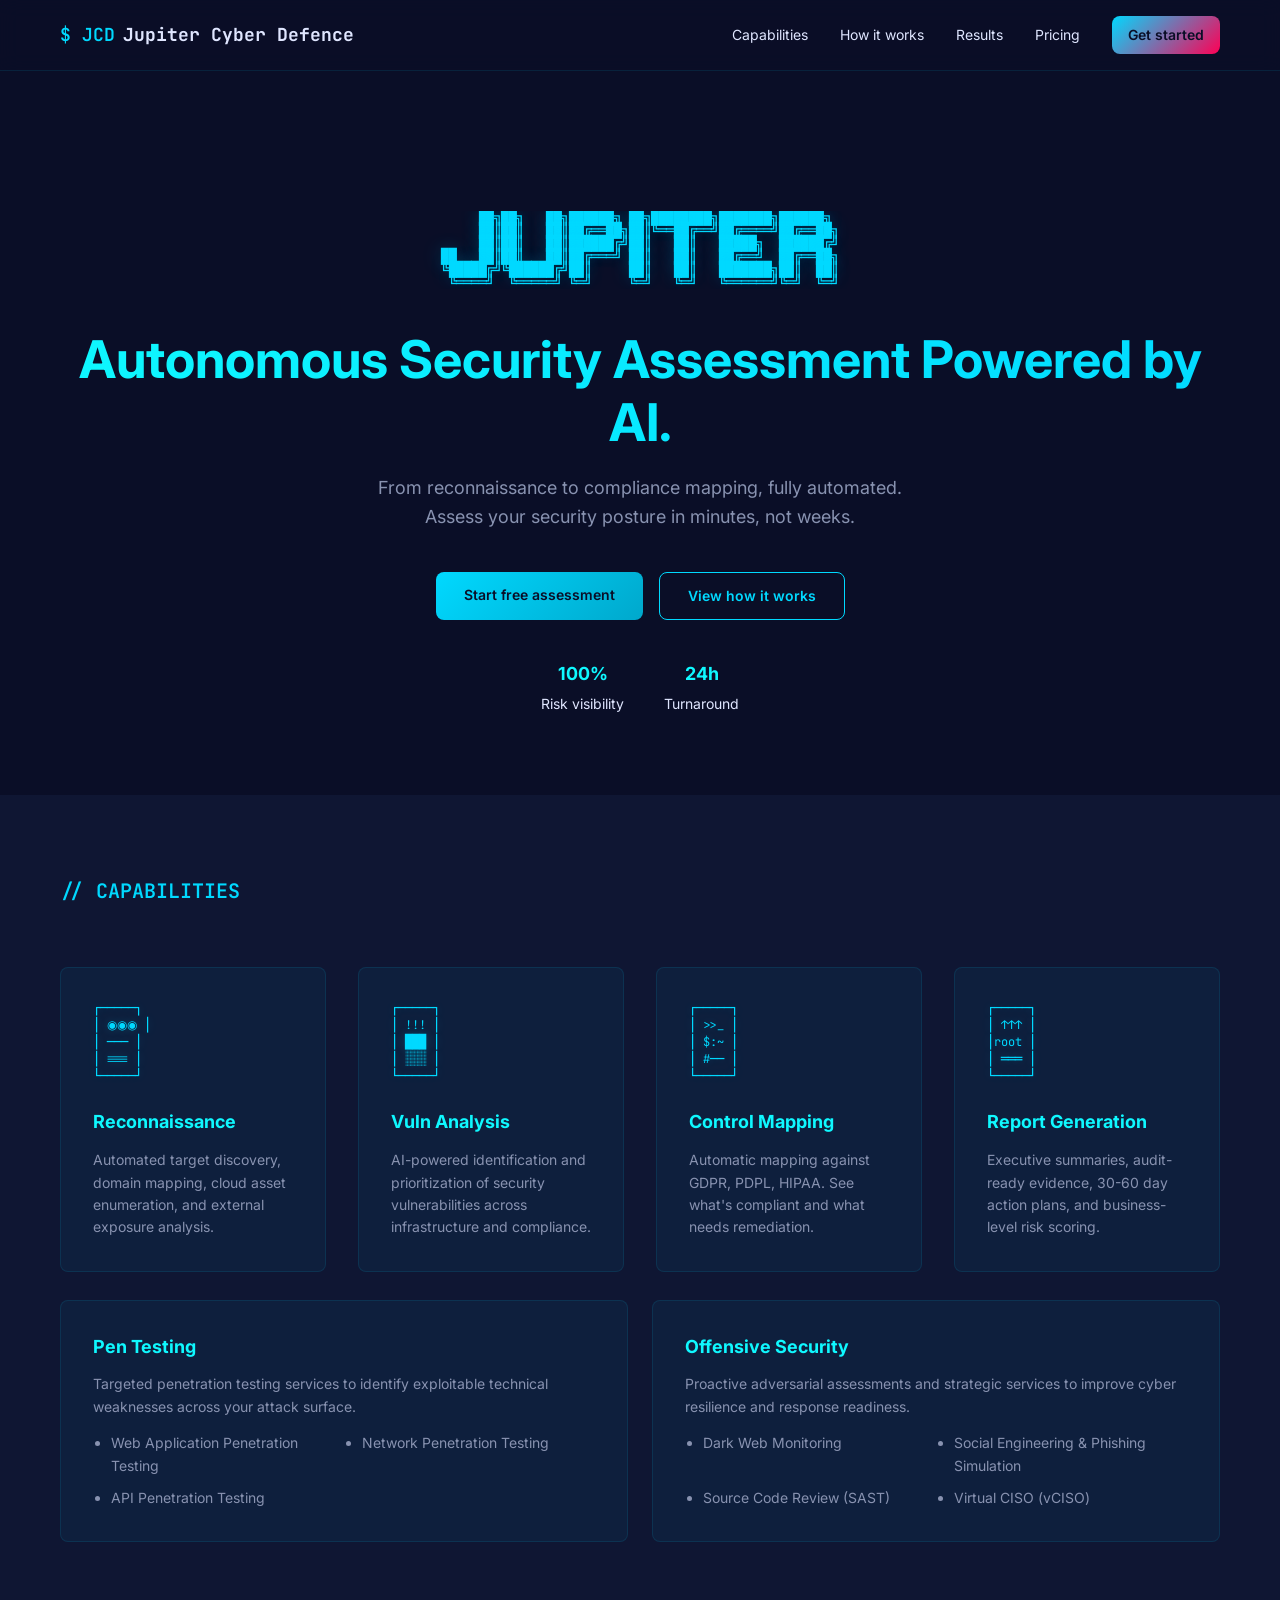
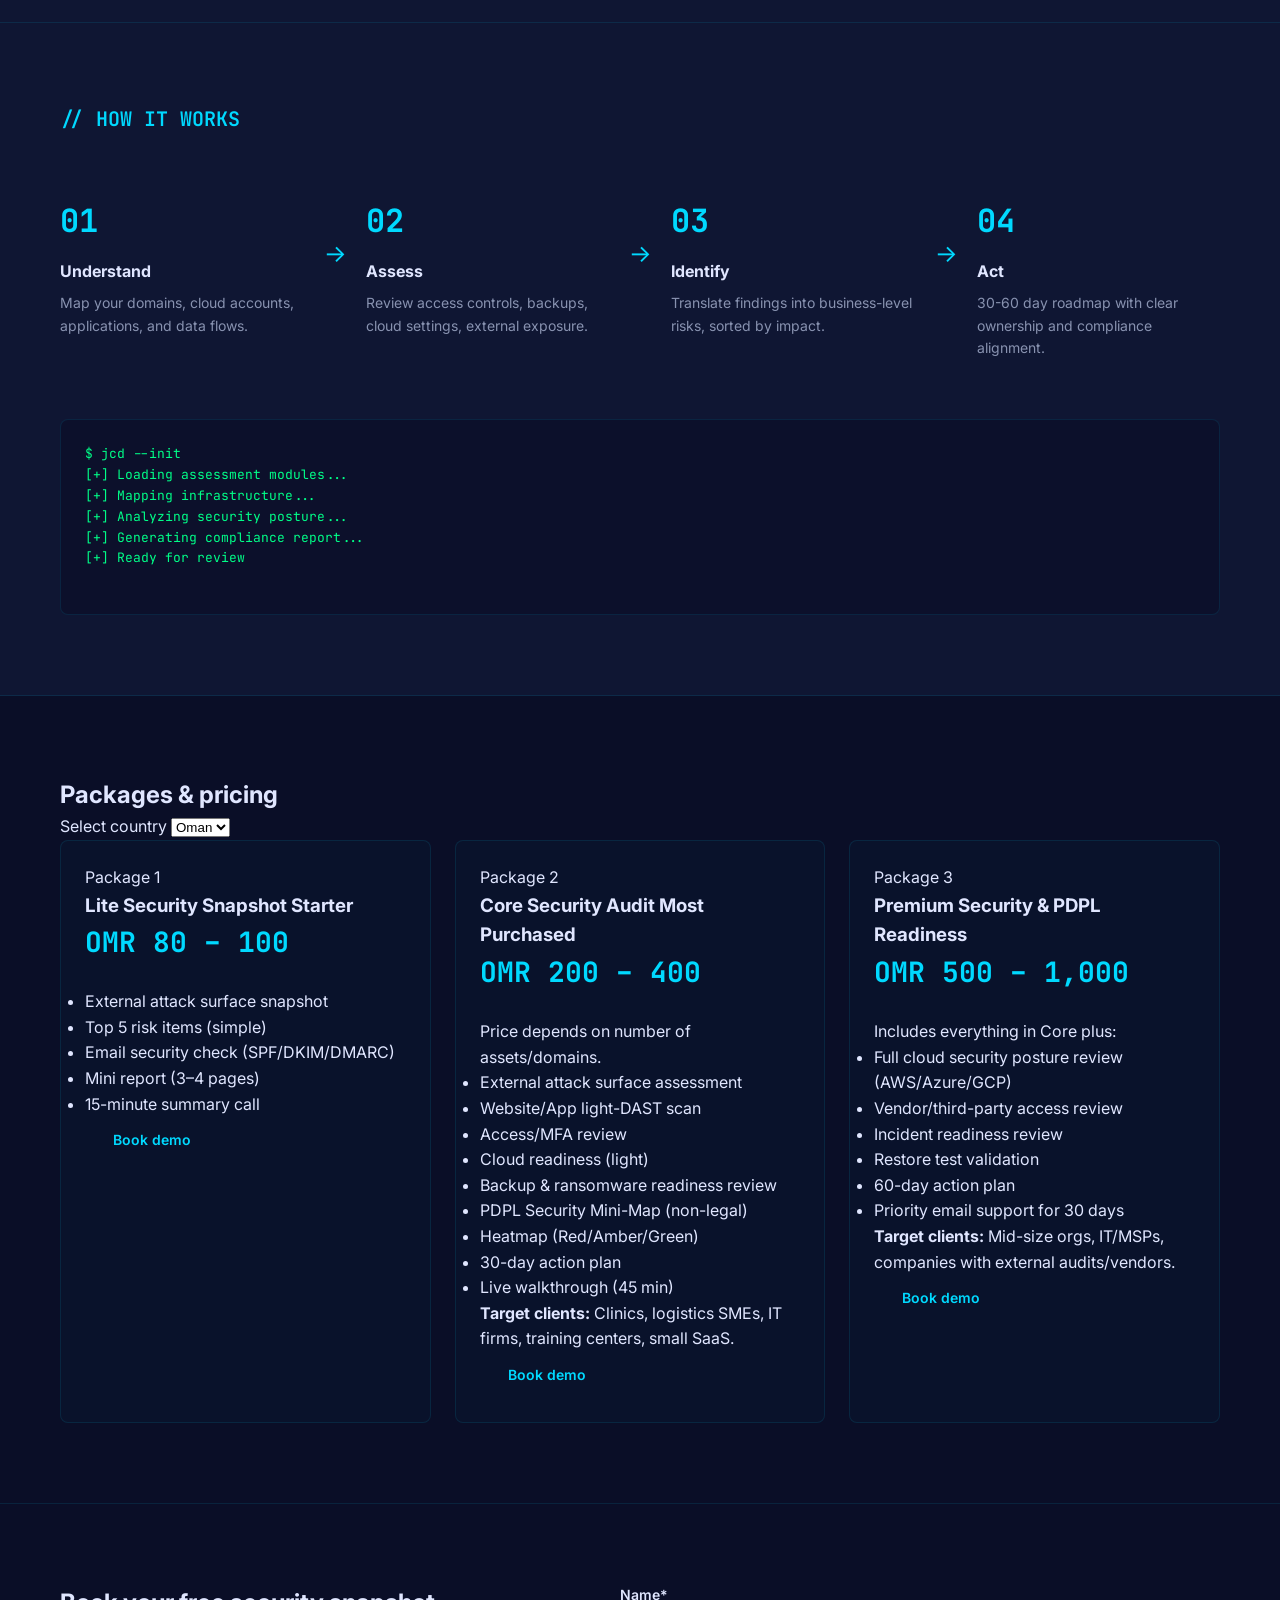
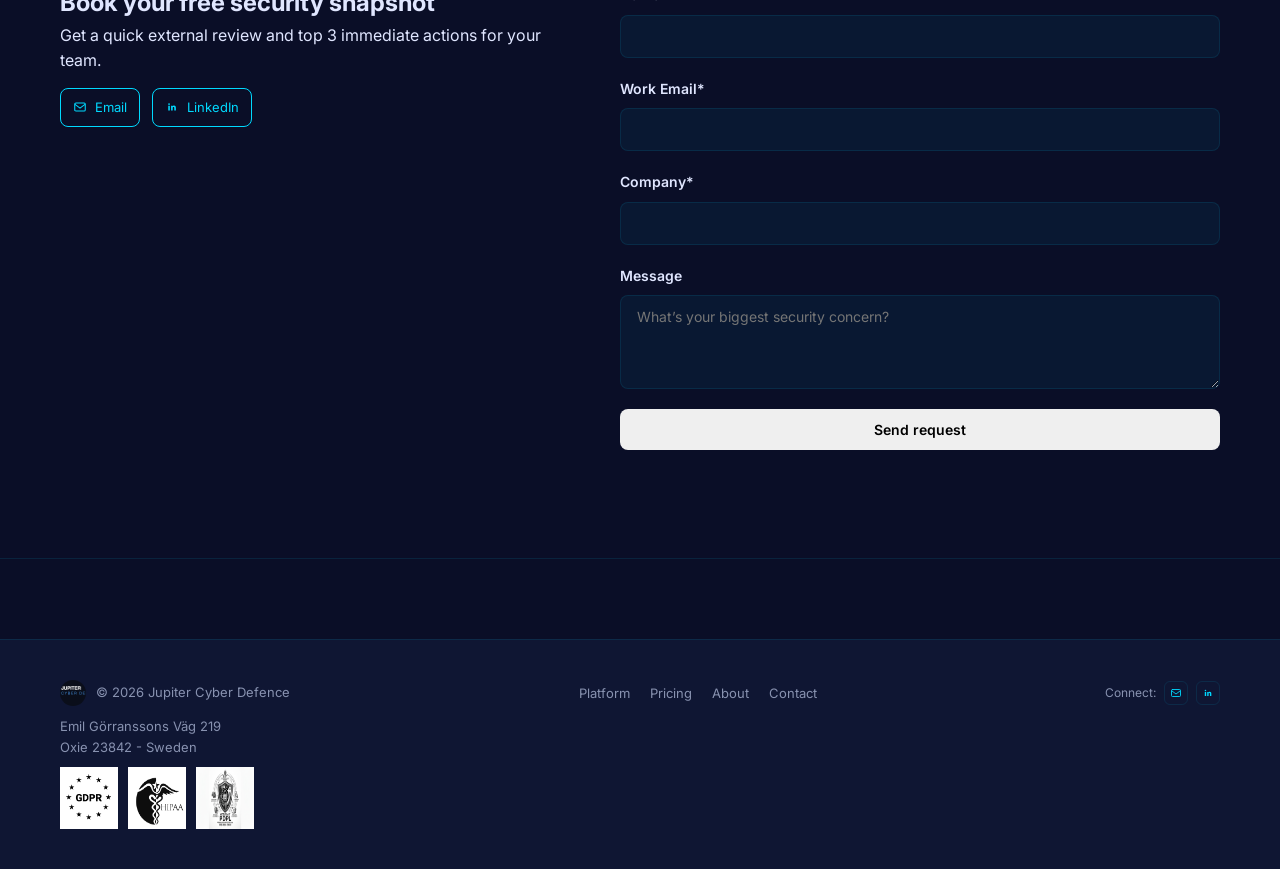
==== commit 10c6d221: "changed design" ====
--- a/index.html
+++ b/index.html
@@ -175,66 +175,6 @@
       </div>
     </section>
 
-    <section class="trust container">
-      <p>Built for modern SMB security leaders</p>
-      <div class="chips">
-        <span>Healthcare</span>
-        <span>Logistics</span>
-        <span>SaaS</span>
-        <span>Education</span>
-        <span>Professional Services</span>
-      </div>
-    </section>
-
-    <section id="platform" class="section">
-      <div class="container">
-        <h2>One platform for readiness, risk, and proof</h2>
-        <div class="cards">
-          <article class="card">
-            <h3>Continuous Risk Monitoring</h3>
-            <p>Track external exposure, cloud posture, and identity hygiene in one live view.</p>
-          </article>
-          <article class="card">
-            <h3>Compliance Mapping</h3>
-            <p>Map controls against GDPR, PDPL, and HIPAA security requirements with clear gap status, priority actions, and audit-ready evidence.</p>
-          </article>
-          <article class="card">
-            <h3>Audit-Ready Evidence</h3>
-            <p>Generate executive-ready reports that explain progress, gaps, and ownership.</p>
-          </article>
-        </div>
-      </div>
-    </section>
-
-    <section id="how" class="section alt">
-      <div class="container">
-        <h2>How It Works</h2>
-        <ol class="steps">
-          <li><strong>Understand Your Environment</strong> — We start by mapping your domains, cloud accounts, applications, and data flows — giving you a clear picture of what needs protection.</li>
-          <li><strong>Assess Your Security Posture</strong> — We review access controls, backups, cloud settings, external exposure, logging, and incident readiness through lightweight, non-intrusive checks.</li>
-          <li><strong>Identify &amp; Prioritize Risks</strong> — Findings are translated into business-level risks, sorted by impact and effort, so you know exactly what to fix first.</li>
-          <li><strong>Deliver a Clear Action Plan</strong> — You receive a practical 30–60 day roadmap, PDPL/GDPR-aligned security insights (non-legal), and a clean report ready for management, partners, or regulators.</li>
-        </ol>
-      </div>
-    </section>
-
-    <section id="outcomes" class="section">
-      <div class="container outcomes">
-        <div>
-          <h2>Outcomes your leadership team can understand</h2>
-          <ul>
-            <li>Clear weekly risk trend and target score</li>
-            <li>Faster remediation cycles with ownership</li>
-            <li>Stronger customer and partner trust</li>
-          </ul>
-        </div>
-        <div class="quote">
-          <p>“We finally have a security story the business understands.”</p>
-          <span>Operations Director, EU Logistics Group</span>
-        </div>
-      </div>
-    </section>
-
     <section id="pricing" class="section alt">
       <div class="container pricing">
         <h2>Packages & pricing</h2>
--- a/style.css
+++ b/style.css
@@ -263,7 +263,7 @@
 
 .features-grid {
   display: grid;
-  grid-template-columns: repeat(auto-fit, minmax(280px, 1fr));
+  grid-template-columns: repeat(4, minmax(0, 1fr));
   gap: 32px;
 }
 
@@ -757,7 +757,7 @@
 }
 
 .footer-address {
-  text-align: center;
+  text-align: left;
   margin-top: 10px;
   color: var(--text-muted);
   font-size: 13px;
@@ -772,7 +772,7 @@
 
 .compliance-logos {
   display: flex;
-  justify-content: center;
+  justify-content: flex-start;
   gap: 10px;
   margin-top: 10px;
 }
@@ -858,6 +858,11 @@
     padding-left: 16px;
   }
 
+  .features-grid {
+    grid-template-columns: 1fr;
+    gap: 16px;
+  }
+
   .contact-grid {
     grid-template-columns: 1fr;
     gap: 34px;
@@ -936,12 +941,24 @@
     justify-content: center;
   }
 
+  .footer-address {
+    text-align: left;
+  }
+
+  .compliance-logos {
+    justify-content: flex-start;
+  }
+
   .footer-links {
     justify-content: center;
   }
 }
 
 @media (min-width: 769px) and (max-width: 1024px) {
+  .features-grid {
+    grid-template-columns: repeat(2, minmax(0, 1fr));
+  }
+
   .pricing-grid {
     grid-template-columns: repeat(2, minmax(0, 1fr));
   }
--- a/style.css
+++ b/style.css
@@ -263,7 +263,7 @@
 
 .features-grid {
   display: grid;
-  grid-template-columns: repeat(auto-fit, minmax(280px, 1fr));
+  grid-template-columns: repeat(4, minmax(0, 1fr));
   gap: 32px;
 }
 
@@ -757,7 +757,7 @@
 }
 
 .footer-address {
-  text-align: center;
+  text-align: left;
   margin-top: 10px;
   color: var(--text-muted);
   font-size: 13px;
@@ -772,7 +772,7 @@
 
 .compliance-logos {
   display: flex;
-  justify-content: center;
+  justify-content: flex-start;
   gap: 10px;
   margin-top: 10px;
 }
@@ -858,6 +858,11 @@
     padding-left: 16px;
   }
 
+  .features-grid {
+    grid-template-columns: 1fr;
+    gap: 16px;
+  }
+
   .contact-grid {
     grid-template-columns: 1fr;
     gap: 34px;
@@ -936,12 +941,24 @@
     justify-content: center;
   }
 
+  .footer-address {
+    text-align: left;
+  }
+
+  .compliance-logos {
+    justify-content: flex-start;
+  }
+
   .footer-links {
     justify-content: center;
   }
 }
 
 @media (min-width: 769px) and (max-width: 1024px) {
+  .features-grid {
+    grid-template-columns: repeat(2, minmax(0, 1fr));
+  }
+
   .pricing-grid {
     grid-template-columns: repeat(2, minmax(0, 1fr));
   }
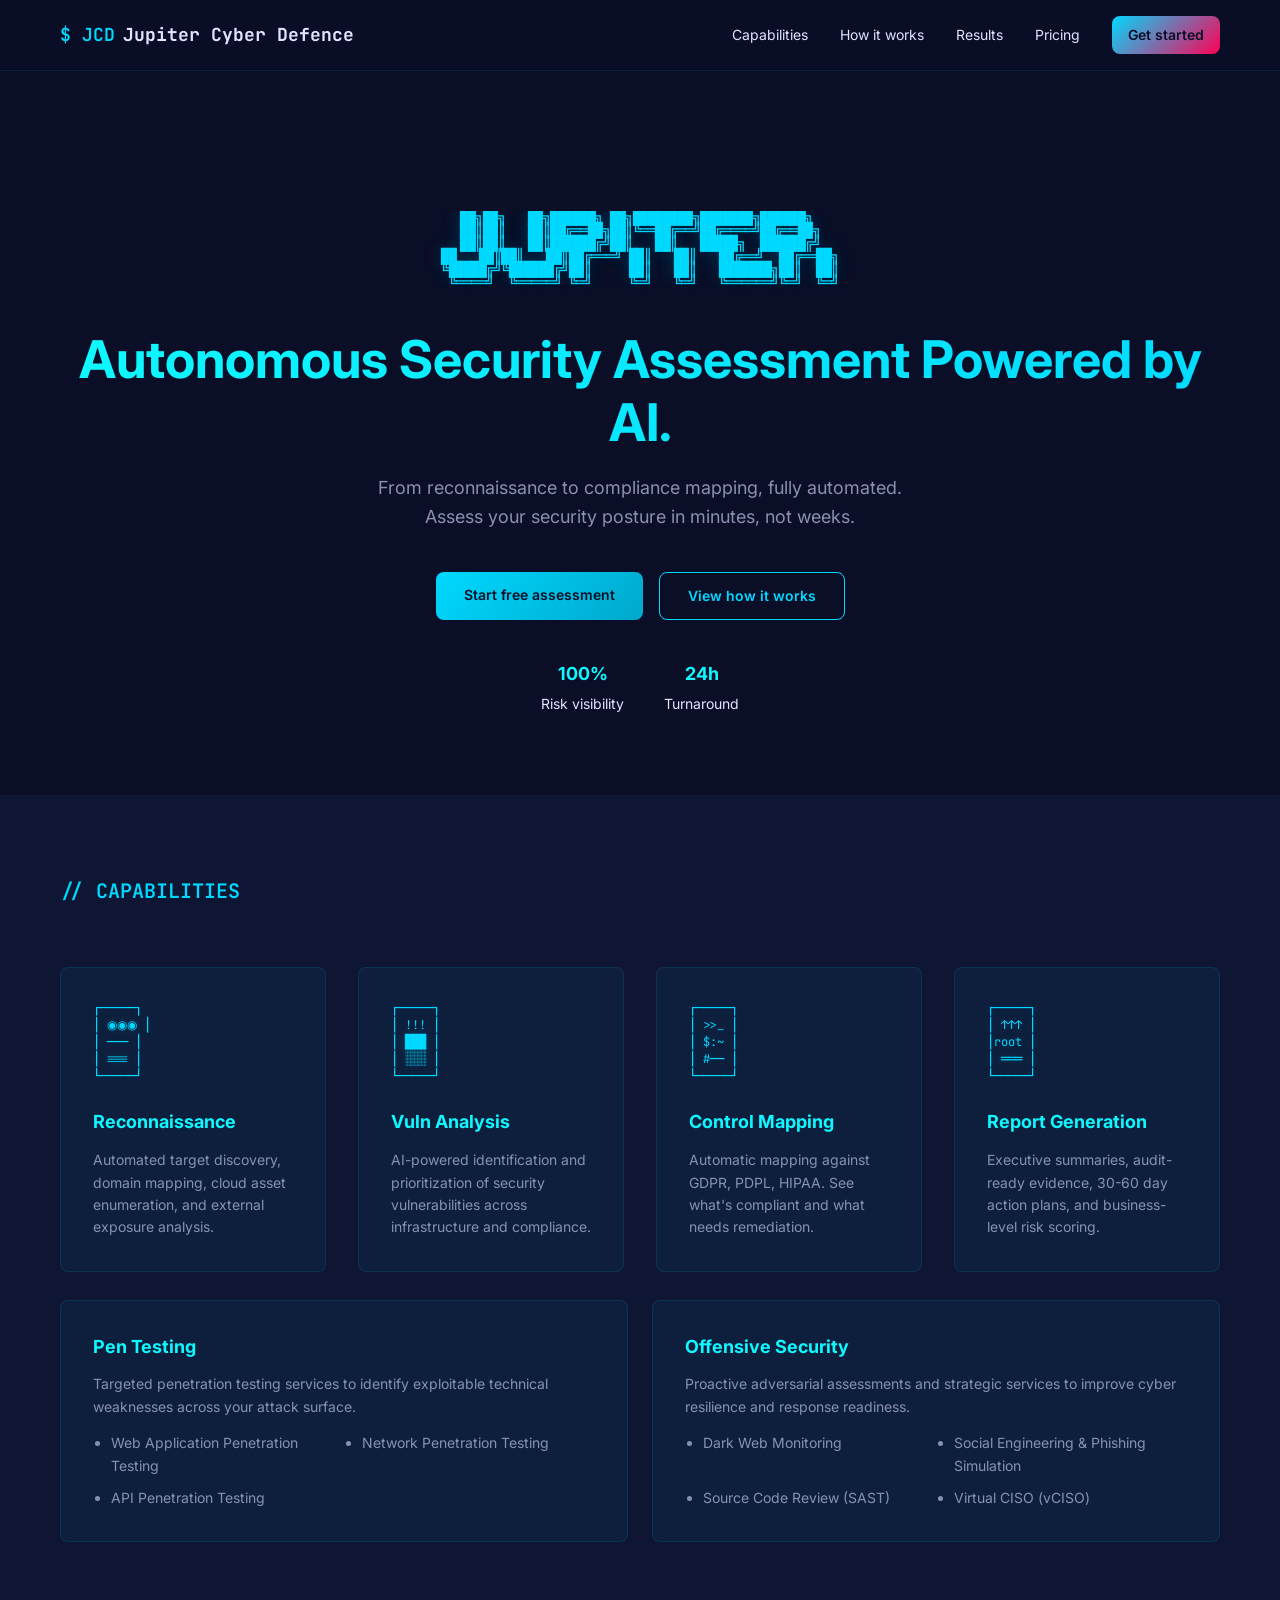
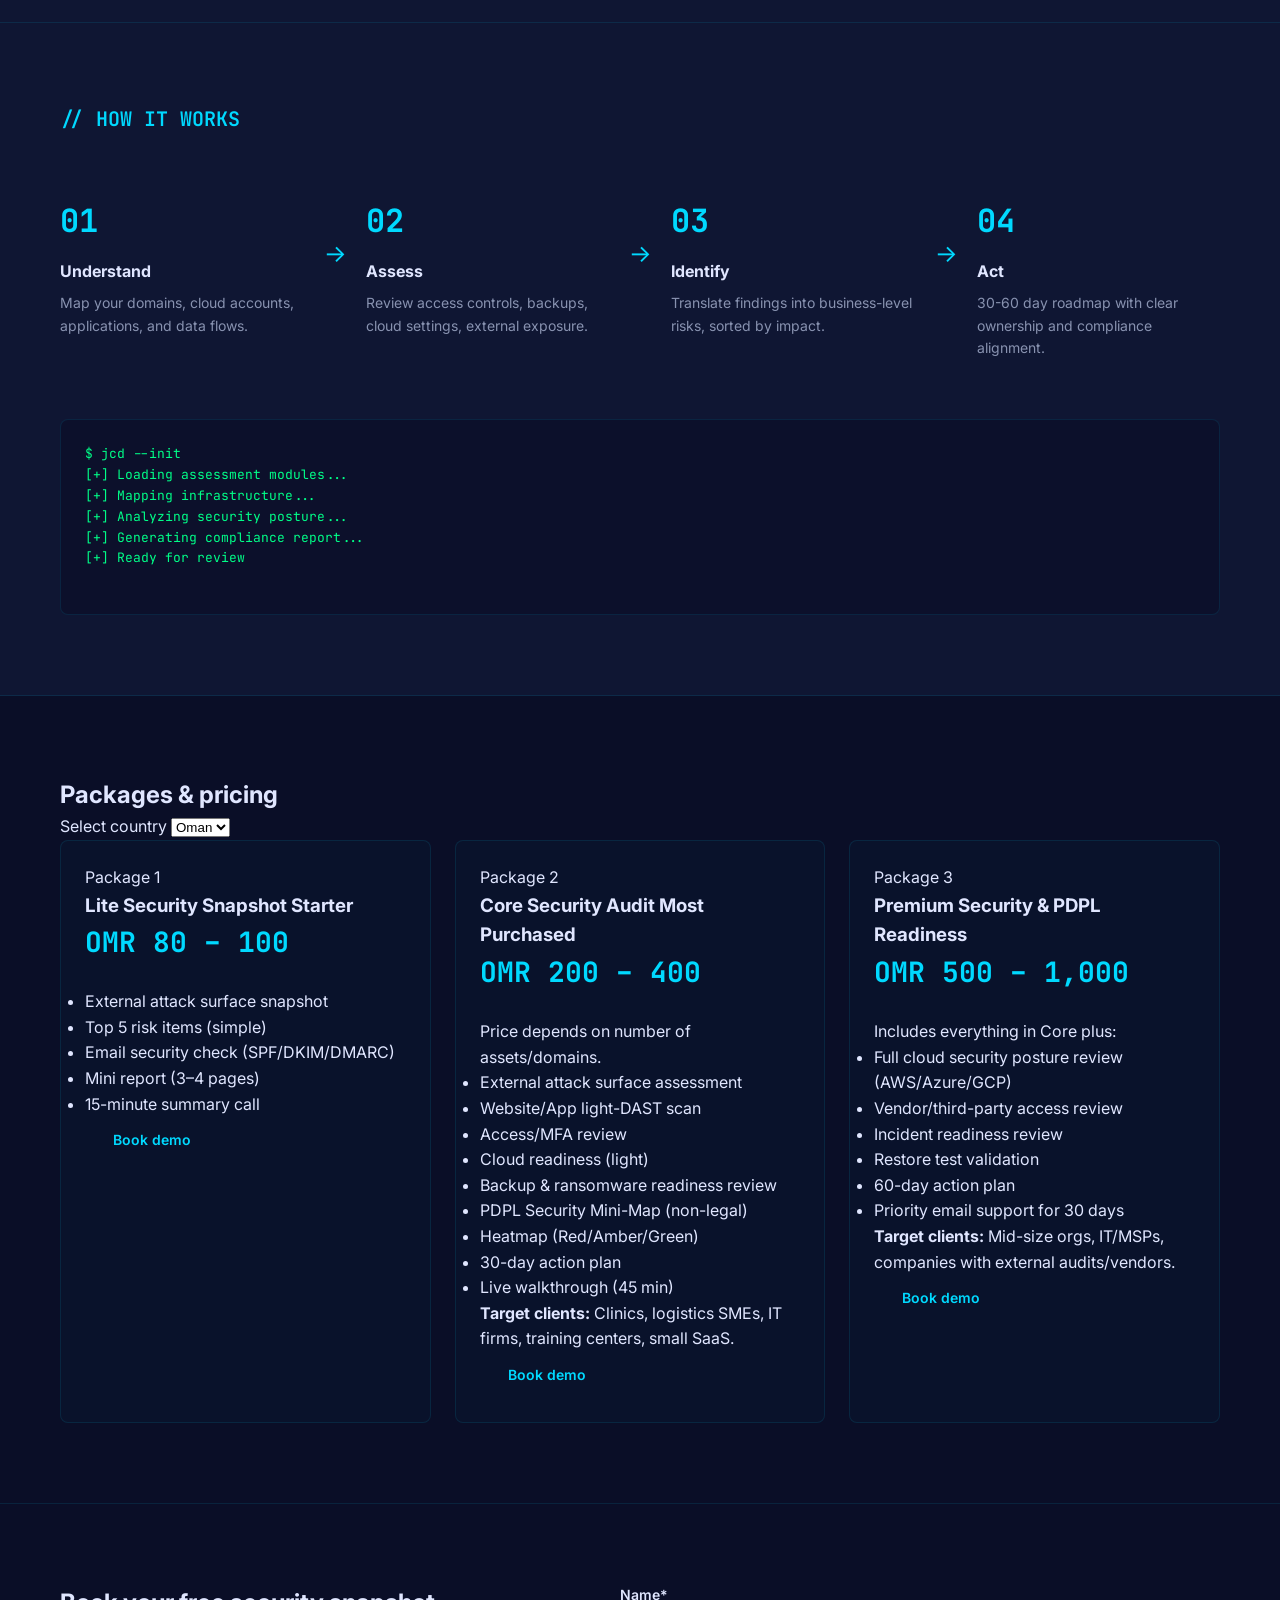
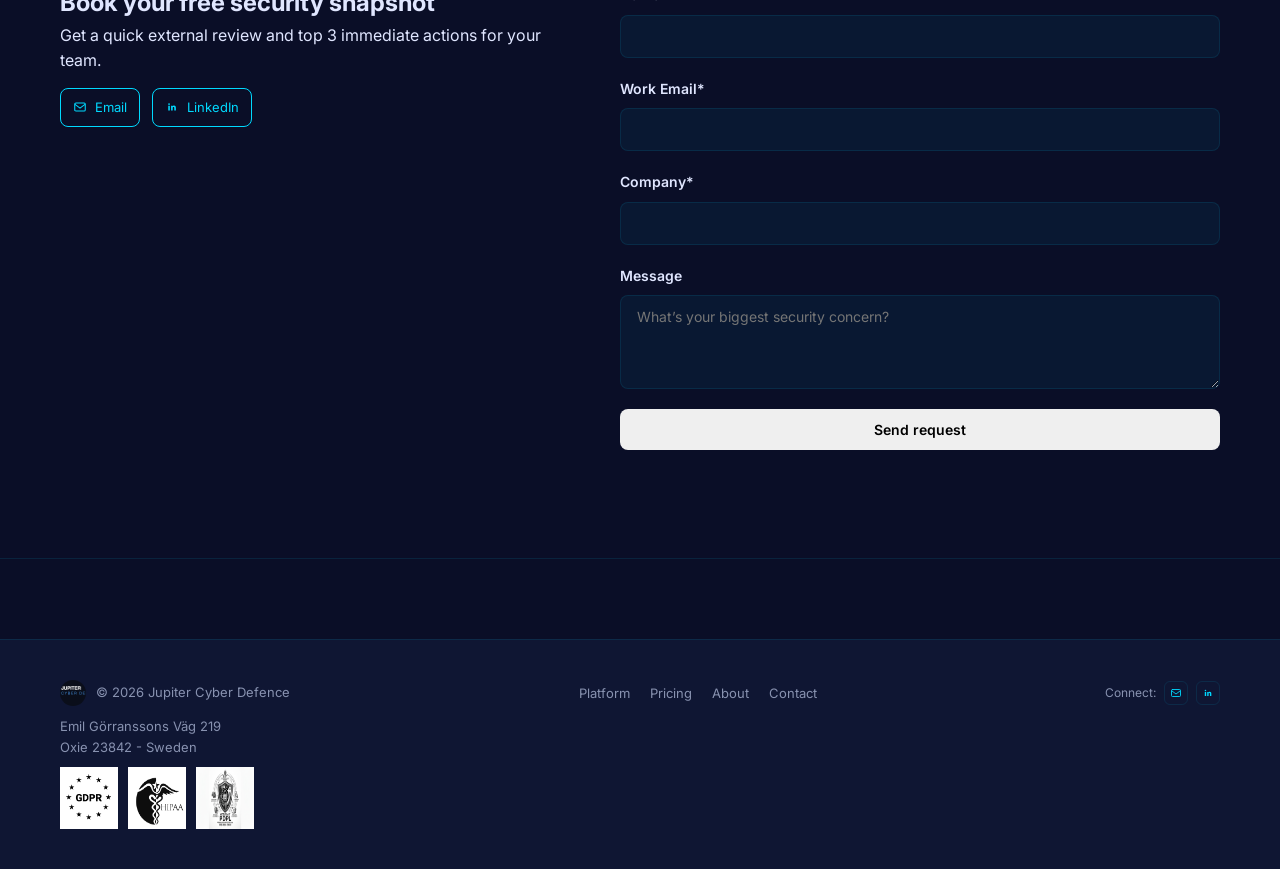
==== commit 2b4da091: "changed design" ====
--- a/index.html
+++ b/index.html
@@ -36,9 +36,9 @@
     <section class="hero">
       <div class="container">
         <pre class="hero-ascii">
-     ██╗██╗   ██╗██████╗ ██╗████████╗███████╗██████╗ 
-     ██║██║   ██║██╔══██╗██║╚══██╔══╝██╔════╝██╔══██╗
-     ██║██║   ██║██████╔╝██║   ██║   █████╗  ██████╔╝
+██╗██╗   ██╗██████╗ ██╗████████╗███████╗██████╗ 
+██║██║   ██║██╔══██╗██║╚══██╔══╝██╔════╝██╔══██╗
+██║██║   ██║██████╔╝██║   ██║   █████╗  ██████╔╝
 ██   ██║██║   ██║██╔═══╝ ██║   ██║   ██╔══╝  ██╔══██╗
 ╚█████╔╝╚██████╔╝██║     ██║   ██║   ███████╗██║  ██║
  ╚════╝  ╚═════╝ ╚═╝     ╚═╝   ╚═╝   ╚══════╝╚═╝  ╚═╝</pre>
--- a/style.css
+++ b/style.css
@@ -152,6 +152,10 @@
   margin-bottom: 40px;
   letter-spacing: -0.5px;
   text-shadow: 0 0 20px rgba(0, 217, 255, 0.2);
+  white-space: pre;
+  overflow-x: auto;
+  overflow-y: hidden;
+  max-width: 100%;
 }
 
 .hero h1 {
@@ -839,6 +843,14 @@
     font-size: 36px;
   }
 
+  .hero-ascii {
+    font-size: 7px;
+    line-height: 1.05;
+    letter-spacing: 0;
+    margin-bottom: 20px;
+    text-shadow: 0 0 10px rgba(0, 217, 255, 0.15);
+  }
+
   .offensive-box {
     padding: 18px;
   }
@@ -925,20 +937,20 @@
 
   .footer-wrap {
     flex-direction: column;
-    text-align: center;
-    align-items: center;
+    text-align: left;
+    align-items: flex-start;
   }
 
   .footer-branding {
-    justify-content: center;
+    justify-content: flex-start;
   }
 
   .footer-wrap > ul {
-    justify-content: center;
+    justify-content: flex-start;
   }
 
   .footer-social {
-    justify-content: center;
+    justify-content: flex-start;
   }
 
   .footer-address {
@@ -950,7 +962,7 @@
   }
 
   .footer-links {
-    justify-content: center;
+    justify-content: flex-start;
   }
 }
 
--- a/style.css
+++ b/style.css
@@ -152,6 +152,10 @@
   margin-bottom: 40px;
   letter-spacing: -0.5px;
   text-shadow: 0 0 20px rgba(0, 217, 255, 0.2);
+  white-space: pre;
+  overflow-x: auto;
+  overflow-y: hidden;
+  max-width: 100%;
 }
 
 .hero h1 {
@@ -839,6 +843,14 @@
     font-size: 36px;
   }
 
+  .hero-ascii {
+    font-size: 7px;
+    line-height: 1.05;
+    letter-spacing: 0;
+    margin-bottom: 20px;
+    text-shadow: 0 0 10px rgba(0, 217, 255, 0.15);
+  }
+
   .offensive-box {
     padding: 18px;
   }
@@ -925,20 +937,20 @@
 
   .footer-wrap {
     flex-direction: column;
-    text-align: center;
-    align-items: center;
+    text-align: left;
+    align-items: flex-start;
   }
 
   .footer-branding {
-    justify-content: center;
+    justify-content: flex-start;
   }
 
   .footer-wrap > ul {
-    justify-content: center;
+    justify-content: flex-start;
   }
 
   .footer-social {
-    justify-content: center;
+    justify-content: flex-start;
   }
 
   .footer-address {
@@ -950,7 +962,7 @@
   }
 
   .footer-links {
-    justify-content: center;
+    justify-content: flex-start;
   }
 }
 
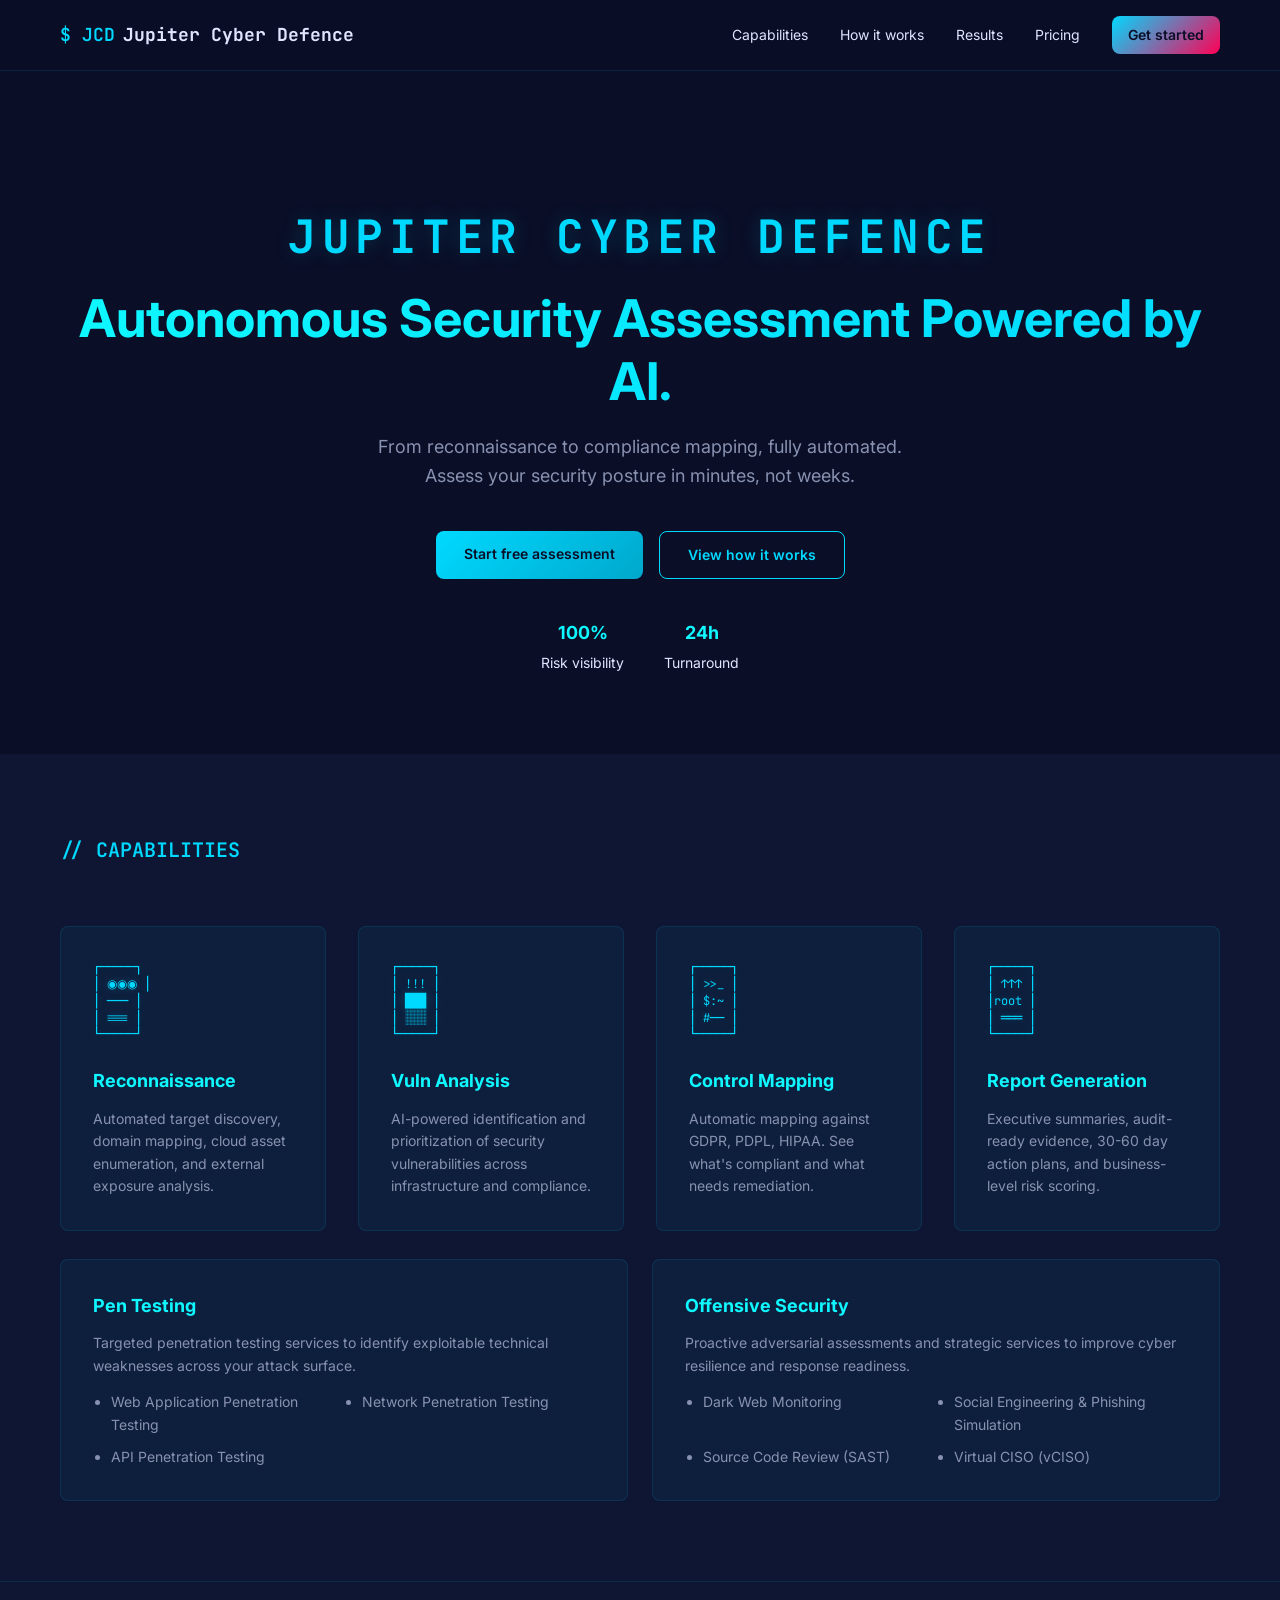
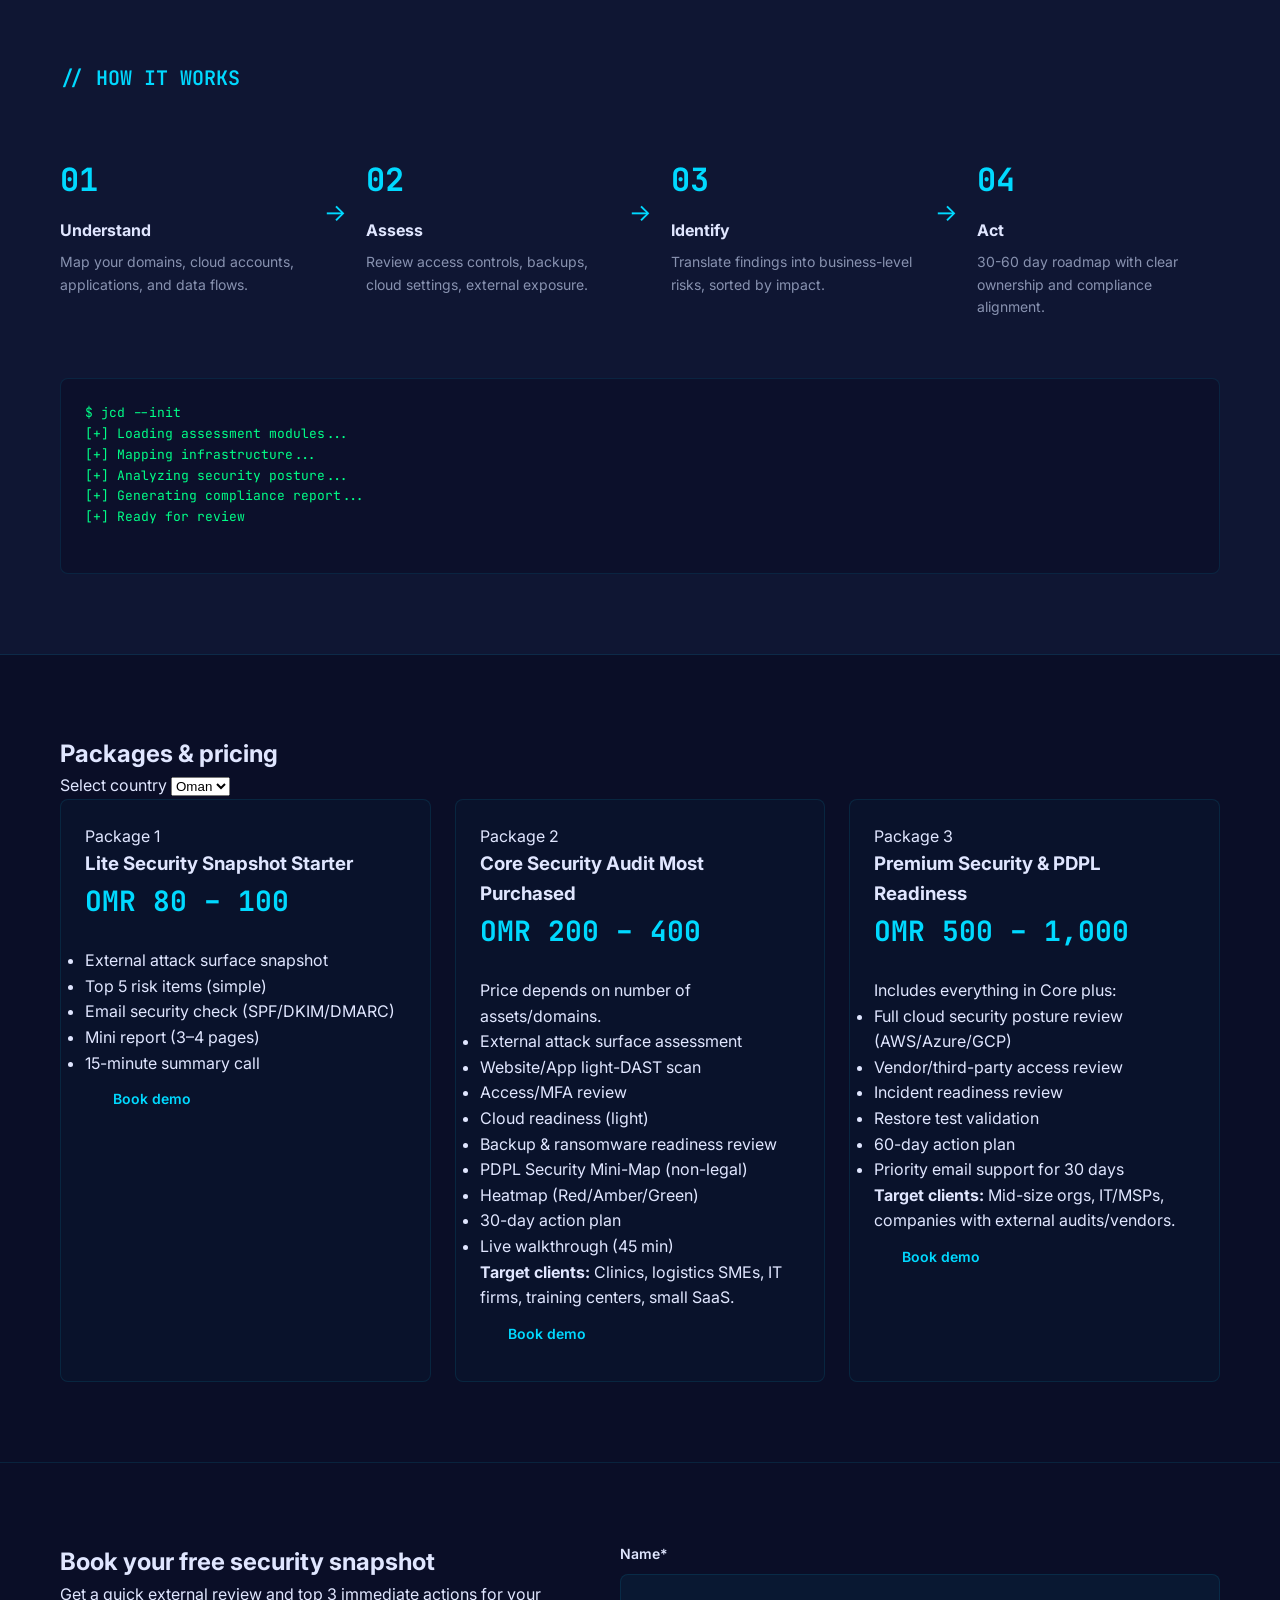
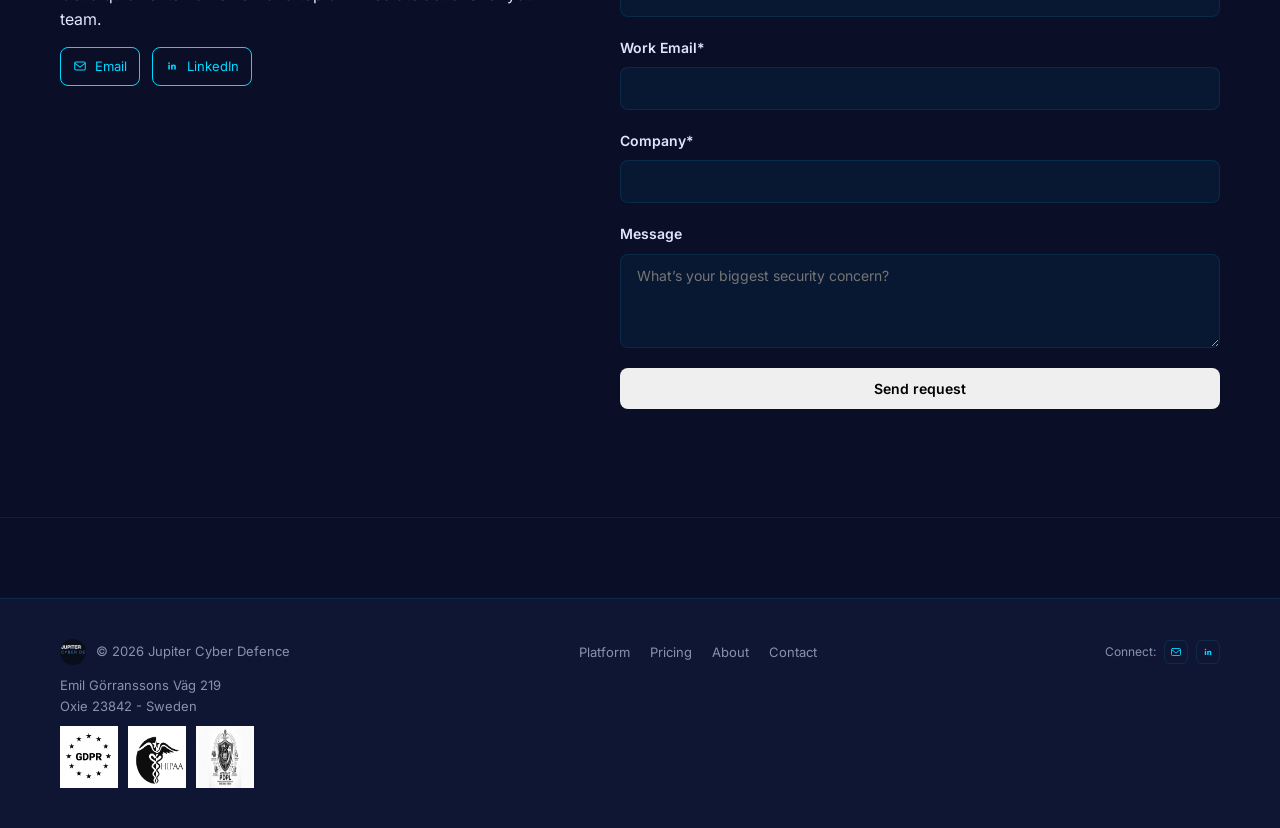
==== commit 5ad97031: "changed design" ====
--- a/index.html
+++ b/index.html
@@ -36,12 +36,7 @@
     <section class="hero">
       <div class="container">
         <pre class="hero-ascii">
-██╗██╗   ██╗██████╗ ██╗████████╗███████╗██████╗ 
-██║██║   ██║██╔══██╗██║╚══██╔══╝██╔════╝██╔══██╗
-██║██║   ██║██████╔╝██║   ██║   █████╗  ██████╔╝
-██   ██║██║   ██║██╔═══╝ ██║   ██║   ██╔══╝  ██╔══██╗
-╚█████╔╝╚██████╔╝██║     ██║   ██║   ███████╗██║  ██║
- ╚════╝  ╚═════╝ ╚═╝     ╚═╝   ╚═╝   ╚══════╝╚═╝  ╚═╝</pre>
+JUPITER CYBER DEFENCE</pre>
         <h1>Autonomous Security Assessment Powered by AI.</h1>
         <p class="hero-sub">From reconnaissance to compliance mapping, fully automated.<br>Assess your security posture in minutes, not weeks.</p>
         <div class="hero-actions">
--- a/style.css
+++ b/style.css
@@ -147,15 +147,15 @@
 .hero-ascii {
   font-family: var(--font-mono);
   color: var(--accent);
-  font-size: 13px;
-  line-height: 1;
-  margin-bottom: 40px;
-  letter-spacing: -0.5px;
+  font-size: clamp(20px, 4.2vw, 46px);
+  line-height: 1.15;
+  margin-bottom: 24px;
+  letter-spacing: 0.12em;
+  font-weight: 700;
   text-shadow: 0 0 20px rgba(0, 217, 255, 0.2);
-  white-space: pre;
-  overflow-x: auto;
-  overflow-y: hidden;
-  max-width: 100%;
+  white-space: normal;
+  overflow: visible;
+  text-align: center;
 }
 
 .hero h1 {
@@ -844,10 +844,10 @@
   }
 
   .hero-ascii {
-    font-size: 7px;
-    line-height: 1.05;
-    letter-spacing: 0;
-    margin-bottom: 20px;
+    font-size: clamp(16px, 7.2vw, 26px);
+    line-height: 1.2;
+    letter-spacing: 0.08em;
+    margin-bottom: 16px;
     text-shadow: 0 0 10px rgba(0, 217, 255, 0.15);
   }
 
--- a/style.css
+++ b/style.css
@@ -147,15 +147,15 @@
 .hero-ascii {
   font-family: var(--font-mono);
   color: var(--accent);
-  font-size: 13px;
-  line-height: 1;
-  margin-bottom: 40px;
-  letter-spacing: -0.5px;
+  font-size: clamp(20px, 4.2vw, 46px);
+  line-height: 1.15;
+  margin-bottom: 24px;
+  letter-spacing: 0.12em;
+  font-weight: 700;
   text-shadow: 0 0 20px rgba(0, 217, 255, 0.2);
-  white-space: pre;
-  overflow-x: auto;
-  overflow-y: hidden;
-  max-width: 100%;
+  white-space: normal;
+  overflow: visible;
+  text-align: center;
 }
 
 .hero h1 {
@@ -844,10 +844,10 @@
   }
 
   .hero-ascii {
-    font-size: 7px;
-    line-height: 1.05;
-    letter-spacing: 0;
-    margin-bottom: 20px;
+    font-size: clamp(16px, 7.2vw, 26px);
+    line-height: 1.2;
+    letter-spacing: 0.08em;
+    margin-bottom: 16px;
     text-shadow: 0 0 10px rgba(0, 217, 255, 0.15);
   }
 
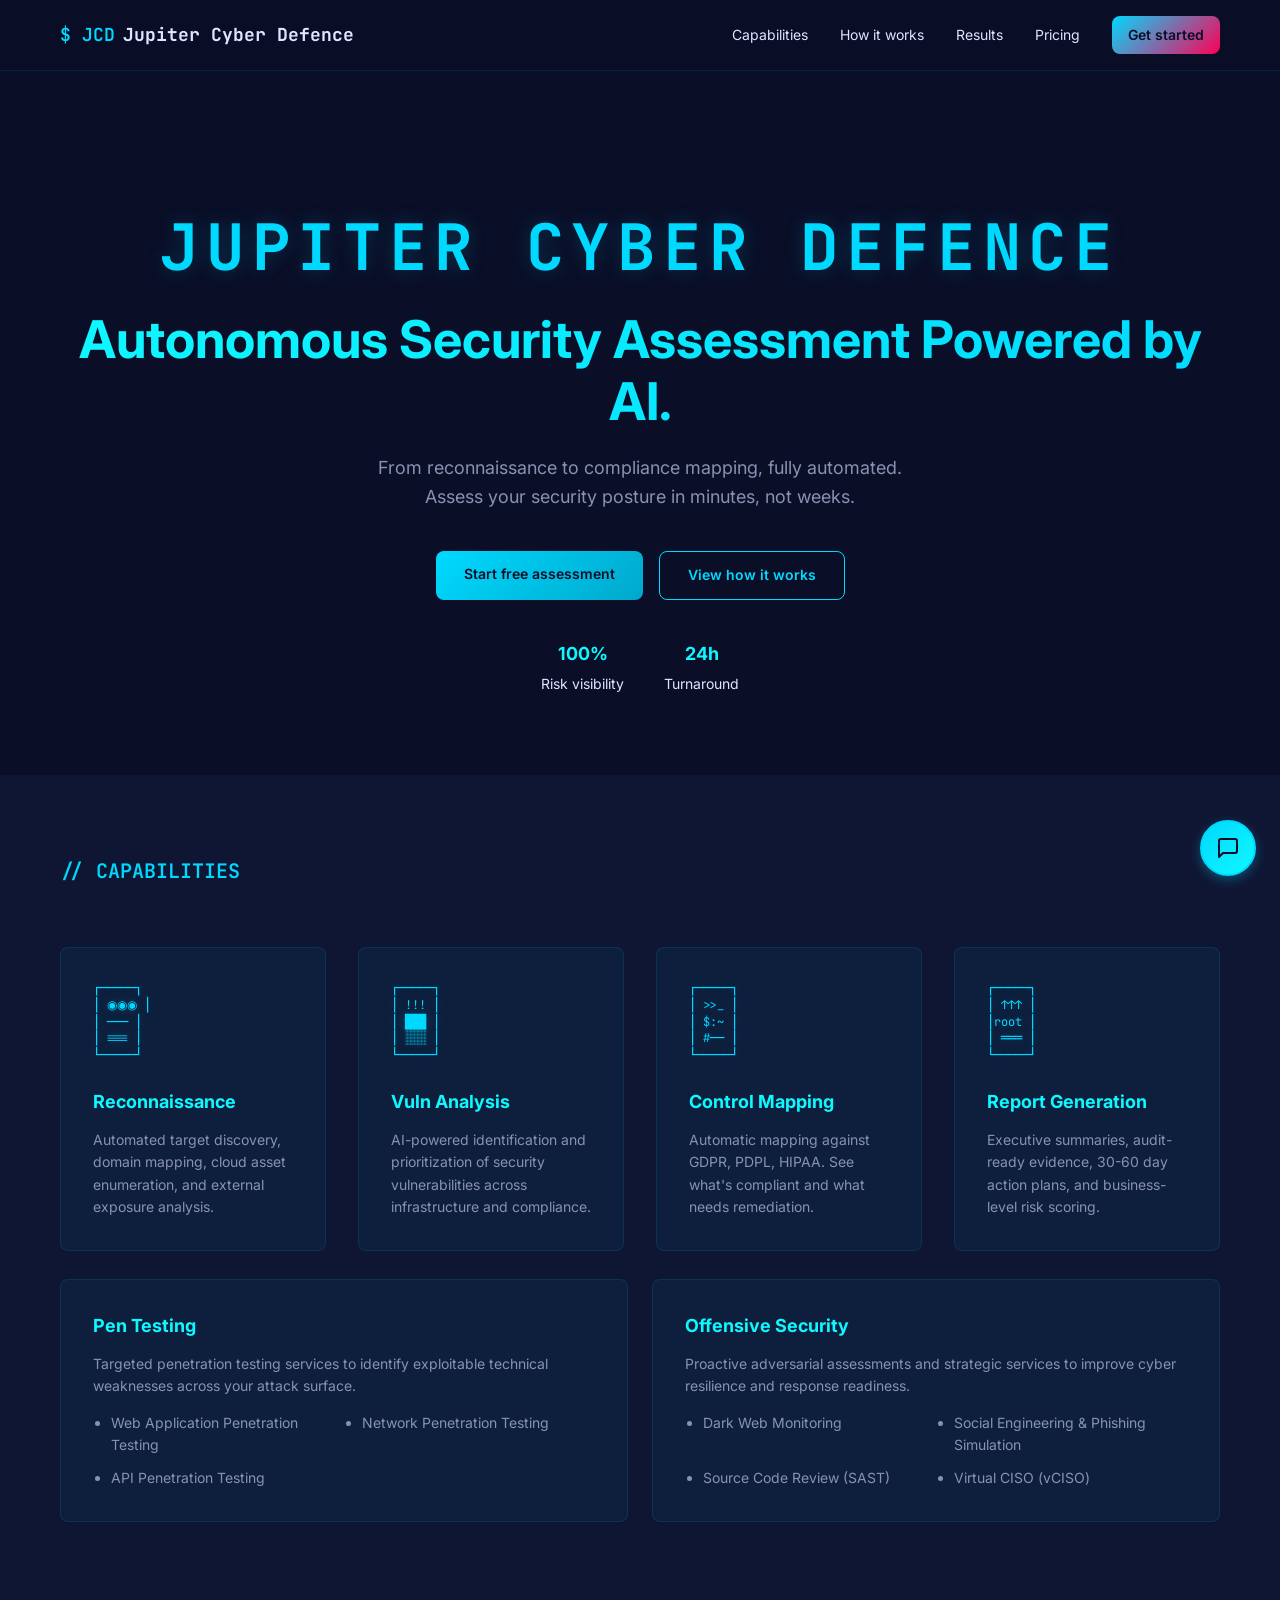
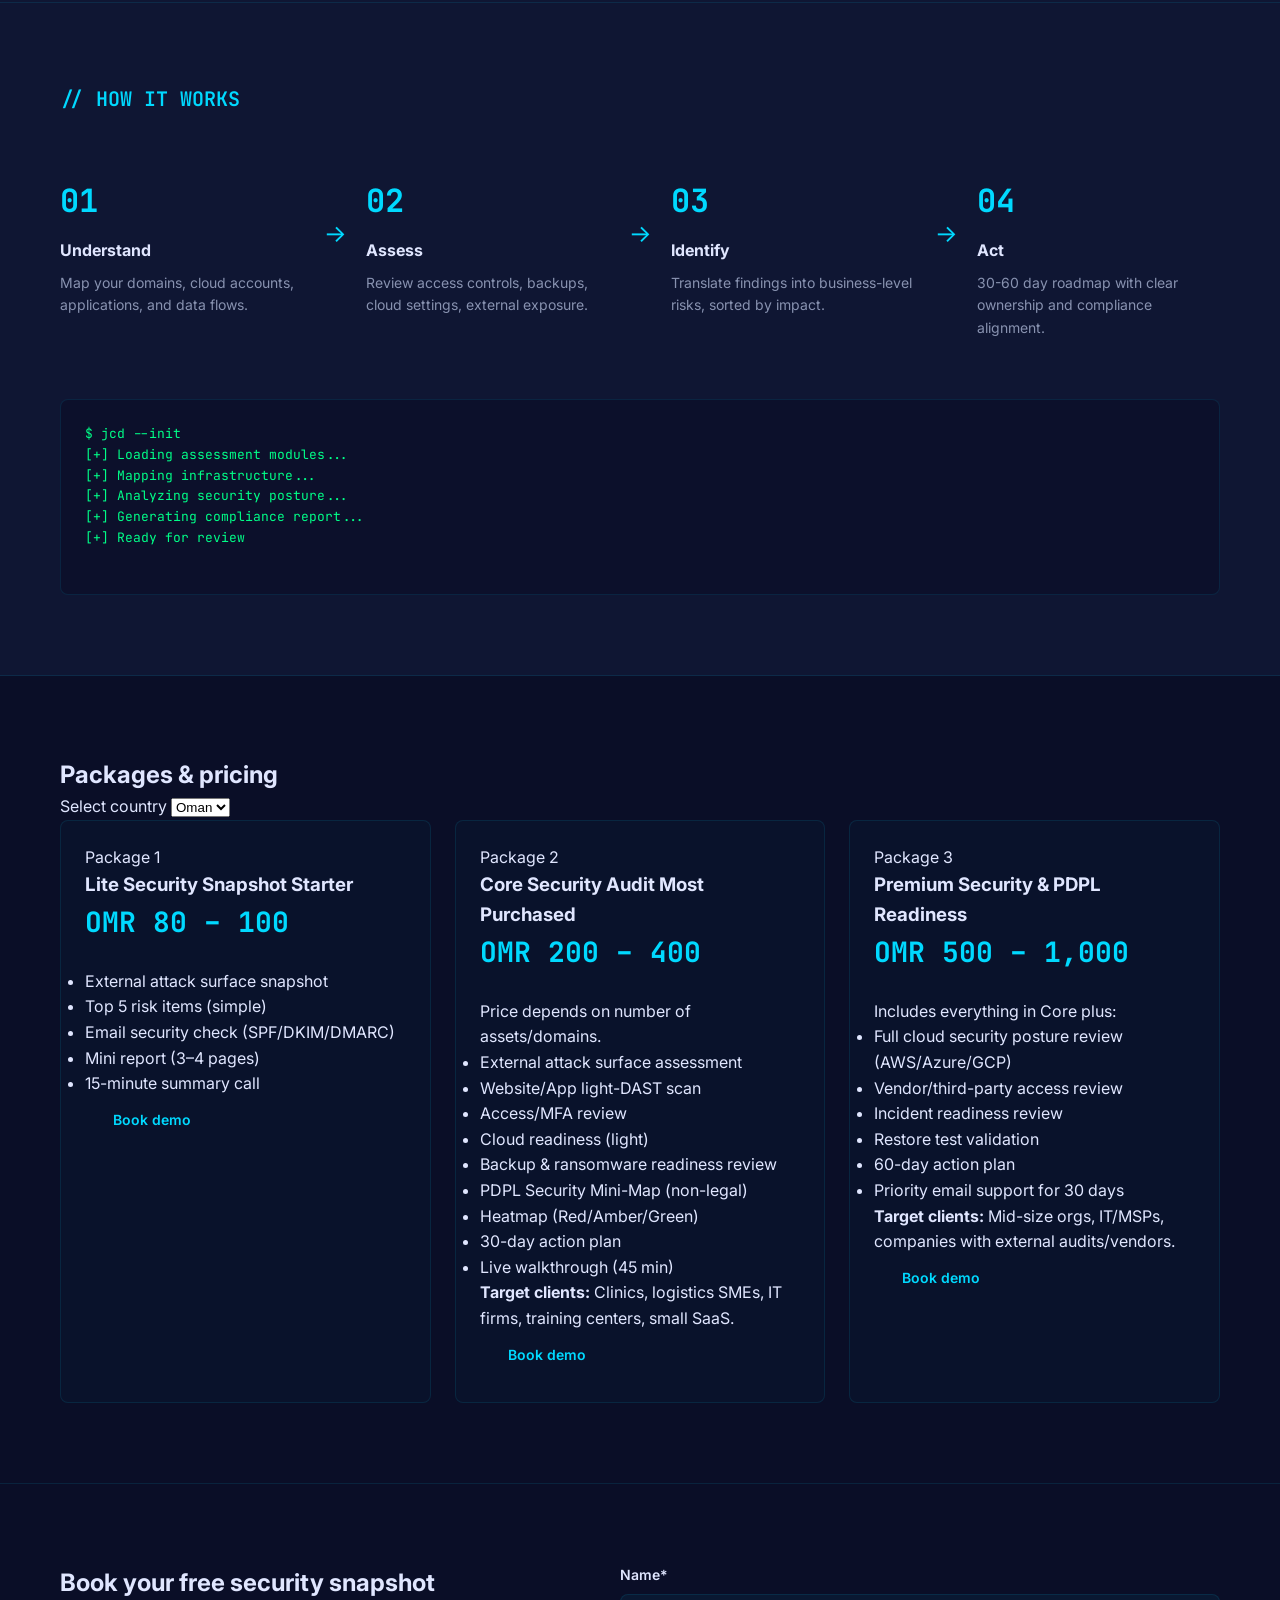
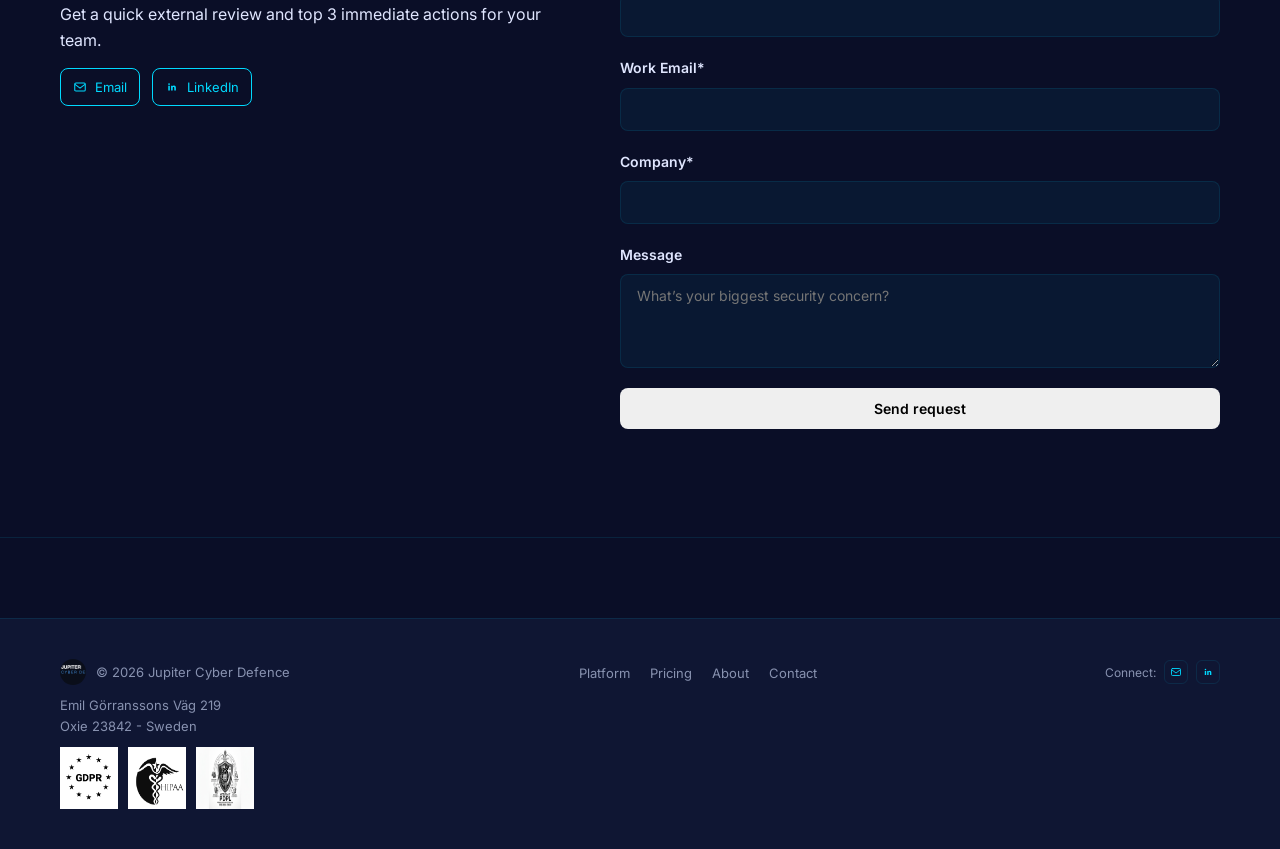
==== commit 3e2ebfe3: "added chat bot" ====
--- a/index.html
+++ b/index.html
@@ -325,5 +325,6 @@
   </footer>
 
   <script src="script.js" defer></script>
+  <script src="chatbot.js" defer></script>
 </body>
 </html>
--- a/style.css
+++ b/style.css
@@ -147,7 +147,7 @@
 .hero-ascii {
   font-family: var(--font-mono);
   color: var(--accent);
-  font-size: clamp(20px, 4.2vw, 46px);
+  font-size: clamp(28px, 6vw, 64px);
   line-height: 1.15;
   margin-bottom: 24px;
   letter-spacing: 0.12em;
@@ -844,7 +844,7 @@
   }
 
   .hero-ascii {
-    font-size: clamp(16px, 7.2vw, 26px);
+    font-size: clamp(20px, 9vw, 34px);
     line-height: 1.2;
     letter-spacing: 0.08em;
     margin-bottom: 16px;
@@ -975,3 +975,319 @@
     grid-template-columns: repeat(2, minmax(0, 1fr));
   }
 }
+
+/* ===== CHATBOT WIDGET ===== */
+
+.chatbot-widget {
+  position: fixed;
+  bottom: 24px;
+  right: 24px;
+  font-family: var(--font-sans);
+  z-index: 9999;
+}
+
+.chatbot-button {
+  width: 56px;
+  height: 56px;
+  border-radius: 50%;
+  background: linear-gradient(135deg, var(--accent), var(--accent-bright));
+  border: 2px solid var(--accent);
+  color: var(--bg);
+  cursor: pointer;
+  display: flex;
+  align-items: center;
+  justify-content: center;
+  box-shadow: 0 4px 12px rgba(0, 217, 255, 0.3);
+  transition: all 0.3s ease;
+  position: relative;
+}
+
+.chatbot-button:hover {
+  transform: scale(1.1);
+  box-shadow: 0 8px 24px rgba(0, 217, 255, 0.5);
+}
+
+.chatbot-button svg {
+  width: 24px;
+  height: 24px;
+}
+
+.unread-badge {
+  position: absolute;
+  top: -4px;
+  right: -4px;
+  background: var(--danger);
+  color: white;
+  border-radius: 50%;
+  width: 24px;
+  height: 24px;
+  display: flex;
+  align-items: center;
+  justify-content: center;
+  font-size: 12px;
+  font-weight: 600;
+  border: 2px solid var(--bg);
+}
+
+.chatbot-window {
+  position: absolute;
+  bottom: 80px;
+  right: 0;
+  width: 380px;
+  height: 500px;
+  background: var(--bg-secondary);
+  border: 1px solid var(--border);
+  border-radius: 12px;
+  display: flex;
+  flex-direction: column;
+  box-shadow: 0 12px 48px rgba(0, 0, 0, 0.5);
+  overflow: hidden;
+}
+
+.chatbot-header {
+  padding: 16px;
+  border-bottom: 1px solid var(--border);
+  display: flex;
+  justify-content: space-between;
+  align-items: flex-start;
+  gap: 12px;
+}
+
+.chatbot-header h3 {
+  font-size: 16px;
+  font-weight: 600;
+  color: var(--accent);
+  margin-bottom: 4px;
+}
+
+.chatbot-header p {
+  font-size: 12px;
+  color: var(--text-muted);
+}
+
+.chatbot-close {
+  background: none;
+  border: none;
+  color: var(--text-muted);
+  font-size: 24px;
+  cursor: pointer;
+  padding: 0;
+  width: 24px;
+  height: 24px;
+  display: flex;
+  align-items: center;
+  justify-content: center;
+  transition: color 0.2s;
+}
+
+.chatbot-close:hover {
+  color: var(--accent);
+}
+
+.chatbot-messages {
+  flex: 1;
+  overflow-y: auto;
+  padding: 16px;
+  display: flex;
+  flex-direction: column;
+  gap: 12px;
+}
+
+.chatbot-message {
+  display: flex;
+  animation: slideIn 0.3s ease;
+}
+
+@keyframes slideIn {
+  from {
+    opacity: 0;
+    transform: translateY(10px);
+  }
+  to {
+    opacity: 1;
+    transform: translateY(0);
+  }
+}
+
+.chatbot-message p {
+  font-size: 13px;
+  line-height: 1.5;
+  margin: 0;
+}
+
+.user-message {
+  justify-content: flex-end;
+}
+
+.user-message p {
+  background: var(--accent);
+  color: var(--bg);
+  padding: 8px 12px;
+  border-radius: 8px;
+  max-width: 85%;
+  word-wrap: break-word;
+}
+
+.bot-message {
+  justify-content: flex-start;
+}
+
+.bot-message p {
+  background: var(--bg);
+  color: var(--text);
+  padding: 8px 12px;
+  border-radius: 8px;
+  max-width: 85%;
+  border: 1px solid var(--border);
+  word-wrap: break-word;
+}
+
+.chatbot-input-area {
+  border-top: 1px solid var(--border);
+  padding: 12px;
+  background: var(--bg);
+}
+
+.chatbot-input-area form {
+  display: flex;
+  gap: 8px;
+}
+
+.chatbot-input-area input {
+  flex: 1;
+  background: var(--bg-secondary);
+  border: 1px solid var(--border);
+  color: var(--text);
+  padding: 8px 12px;
+  border-radius: 6px;
+  font-size: 13px;
+  transition: border-color 0.2s;
+}
+
+.chatbot-input-area input:focus {
+  outline: none;
+  border-color: var(--accent);
+  box-shadow: 0 0 8px rgba(0, 217, 255, 0.2);
+}
+
+.chatbot-input-area button {
+  background: var(--accent);
+  color: var(--bg);
+  border: none;
+  padding: 8px 12px;
+  border-radius: 6px;
+  cursor: pointer;
+  display: flex;
+  align-items: center;
+  justify-content: center;
+  transition: all 0.2s;
+  font-weight: 600;
+}
+
+.chatbot-input-area button:hover {
+  background: var(--accent-bright);
+  transform: translateY(-1px);
+}
+
+.chatbot-input-area button svg {
+  width: 16px;
+  height: 16px;
+}
+
+/* Quick Contact Form Inside Chat */
+.quick-contact-form {
+  display: flex;
+  flex-direction: column;
+  gap: 8px;
+  margin-top: 12px;
+}
+
+.quick-contact-form input,
+.quick-contact-form textarea {
+  background: var(--bg);
+  border: 1px solid var(--border);
+  color: var(--text);
+  padding: 8px;
+  border-radius: 6px;
+  font-size: 12px;
+  font-family: var(--font-sans);
+  transition: border-color 0.2s;
+}
+
+.quick-contact-form input::placeholder,
+.quick-contact-form textarea::placeholder {
+  color: var(--text-subtle);
+}
+
+.quick-contact-form input:focus,
+.quick-contact-form textarea:focus {
+  outline: none;
+  border-color: var(--accent);
+  box-shadow: 0 0 8px rgba(0, 217, 255, 0.2);
+}
+
+.quick-contact-form textarea {
+  resize: vertical;
+  min-height: 60px;
+}
+
+.btn-small {
+  background: var(--success);
+  color: var(--bg);
+  border: none;
+  padding: 8px 12px;
+  border-radius: 6px;
+  cursor: pointer;
+  font-size: 12px;
+  font-weight: 600;
+  transition: all 0.2s;
+  font-family: var(--font-sans);
+}
+
+.btn-small:hover {
+  background: #00ff99;
+  transform: translateY(-1px);
+}
+
+/* Mobile Responsive */
+@media (max-width: 480px) {
+  .chatbot-widget {
+    bottom: 16px;
+    right: 16px;
+  }
+
+  .chatbot-window {
+    width: calc(100vw - 32px);
+    height: 70vh;
+    max-height: 500px;
+  }
+
+  .chatbot-button {
+    width: 48px;
+    height: 48px;
+  }
+
+  .chatbot-button svg {
+    width: 20px;
+    height: 20px;
+  }
+}
+
+/* Scrollbar Styling */
+.chatbot-messages::-webkit-scrollbar {
+  width: 6px;
+}
+
+.chatbot-messages::-webkit-scrollbar-track {
+  background: var(--bg);
+}
+
+.chatbot-messages::-webkit-scrollbar-thumb {
+  background: var(--accent);
+  border-radius: 3px;
+}
+
+.chatbot-messages::-webkit-scrollbar-thumb:hover {
+  background: var(--accent-bright);
+}
+
--- a/style.css
+++ b/style.css
@@ -147,7 +147,7 @@
 .hero-ascii {
   font-family: var(--font-mono);
   color: var(--accent);
-  font-size: clamp(20px, 4.2vw, 46px);
+  font-size: clamp(28px, 6vw, 64px);
   line-height: 1.15;
   margin-bottom: 24px;
   letter-spacing: 0.12em;
@@ -844,7 +844,7 @@
   }
 
   .hero-ascii {
-    font-size: clamp(16px, 7.2vw, 26px);
+    font-size: clamp(20px, 9vw, 34px);
     line-height: 1.2;
     letter-spacing: 0.08em;
     margin-bottom: 16px;
@@ -975,3 +975,319 @@
     grid-template-columns: repeat(2, minmax(0, 1fr));
   }
 }
+
+/* ===== CHATBOT WIDGET ===== */
+
+.chatbot-widget {
+  position: fixed;
+  bottom: 24px;
+  right: 24px;
+  font-family: var(--font-sans);
+  z-index: 9999;
+}
+
+.chatbot-button {
+  width: 56px;
+  height: 56px;
+  border-radius: 50%;
+  background: linear-gradient(135deg, var(--accent), var(--accent-bright));
+  border: 2px solid var(--accent);
+  color: var(--bg);
+  cursor: pointer;
+  display: flex;
+  align-items: center;
+  justify-content: center;
+  box-shadow: 0 4px 12px rgba(0, 217, 255, 0.3);
+  transition: all 0.3s ease;
+  position: relative;
+}
+
+.chatbot-button:hover {
+  transform: scale(1.1);
+  box-shadow: 0 8px 24px rgba(0, 217, 255, 0.5);
+}
+
+.chatbot-button svg {
+  width: 24px;
+  height: 24px;
+}
+
+.unread-badge {
+  position: absolute;
+  top: -4px;
+  right: -4px;
+  background: var(--danger);
+  color: white;
+  border-radius: 50%;
+  width: 24px;
+  height: 24px;
+  display: flex;
+  align-items: center;
+  justify-content: center;
+  font-size: 12px;
+  font-weight: 600;
+  border: 2px solid var(--bg);
+}
+
+.chatbot-window {
+  position: absolute;
+  bottom: 80px;
+  right: 0;
+  width: 380px;
+  height: 500px;
+  background: var(--bg-secondary);
+  border: 1px solid var(--border);
+  border-radius: 12px;
+  display: flex;
+  flex-direction: column;
+  box-shadow: 0 12px 48px rgba(0, 0, 0, 0.5);
+  overflow: hidden;
+}
+
+.chatbot-header {
+  padding: 16px;
+  border-bottom: 1px solid var(--border);
+  display: flex;
+  justify-content: space-between;
+  align-items: flex-start;
+  gap: 12px;
+}
+
+.chatbot-header h3 {
+  font-size: 16px;
+  font-weight: 600;
+  color: var(--accent);
+  margin-bottom: 4px;
+}
+
+.chatbot-header p {
+  font-size: 12px;
+  color: var(--text-muted);
+}
+
+.chatbot-close {
+  background: none;
+  border: none;
+  color: var(--text-muted);
+  font-size: 24px;
+  cursor: pointer;
+  padding: 0;
+  width: 24px;
+  height: 24px;
+  display: flex;
+  align-items: center;
+  justify-content: center;
+  transition: color 0.2s;
+}
+
+.chatbot-close:hover {
+  color: var(--accent);
+}
+
+.chatbot-messages {
+  flex: 1;
+  overflow-y: auto;
+  padding: 16px;
+  display: flex;
+  flex-direction: column;
+  gap: 12px;
+}
+
+.chatbot-message {
+  display: flex;
+  animation: slideIn 0.3s ease;
+}
+
+@keyframes slideIn {
+  from {
+    opacity: 0;
+    transform: translateY(10px);
+  }
+  to {
+    opacity: 1;
+    transform: translateY(0);
+  }
+}
+
+.chatbot-message p {
+  font-size: 13px;
+  line-height: 1.5;
+  margin: 0;
+}
+
+.user-message {
+  justify-content: flex-end;
+}
+
+.user-message p {
+  background: var(--accent);
+  color: var(--bg);
+  padding: 8px 12px;
+  border-radius: 8px;
+  max-width: 85%;
+  word-wrap: break-word;
+}
+
+.bot-message {
+  justify-content: flex-start;
+}
+
+.bot-message p {
+  background: var(--bg);
+  color: var(--text);
+  padding: 8px 12px;
+  border-radius: 8px;
+  max-width: 85%;
+  border: 1px solid var(--border);
+  word-wrap: break-word;
+}
+
+.chatbot-input-area {
+  border-top: 1px solid var(--border);
+  padding: 12px;
+  background: var(--bg);
+}
+
+.chatbot-input-area form {
+  display: flex;
+  gap: 8px;
+}
+
+.chatbot-input-area input {
+  flex: 1;
+  background: var(--bg-secondary);
+  border: 1px solid var(--border);
+  color: var(--text);
+  padding: 8px 12px;
+  border-radius: 6px;
+  font-size: 13px;
+  transition: border-color 0.2s;
+}
+
+.chatbot-input-area input:focus {
+  outline: none;
+  border-color: var(--accent);
+  box-shadow: 0 0 8px rgba(0, 217, 255, 0.2);
+}
+
+.chatbot-input-area button {
+  background: var(--accent);
+  color: var(--bg);
+  border: none;
+  padding: 8px 12px;
+  border-radius: 6px;
+  cursor: pointer;
+  display: flex;
+  align-items: center;
+  justify-content: center;
+  transition: all 0.2s;
+  font-weight: 600;
+}
+
+.chatbot-input-area button:hover {
+  background: var(--accent-bright);
+  transform: translateY(-1px);
+}
+
+.chatbot-input-area button svg {
+  width: 16px;
+  height: 16px;
+}
+
+/* Quick Contact Form Inside Chat */
+.quick-contact-form {
+  display: flex;
+  flex-direction: column;
+  gap: 8px;
+  margin-top: 12px;
+}
+
+.quick-contact-form input,
+.quick-contact-form textarea {
+  background: var(--bg);
+  border: 1px solid var(--border);
+  color: var(--text);
+  padding: 8px;
+  border-radius: 6px;
+  font-size: 12px;
+  font-family: var(--font-sans);
+  transition: border-color 0.2s;
+}
+
+.quick-contact-form input::placeholder,
+.quick-contact-form textarea::placeholder {
+  color: var(--text-subtle);
+}
+
+.quick-contact-form input:focus,
+.quick-contact-form textarea:focus {
+  outline: none;
+  border-color: var(--accent);
+  box-shadow: 0 0 8px rgba(0, 217, 255, 0.2);
+}
+
+.quick-contact-form textarea {
+  resize: vertical;
+  min-height: 60px;
+}
+
+.btn-small {
+  background: var(--success);
+  color: var(--bg);
+  border: none;
+  padding: 8px 12px;
+  border-radius: 6px;
+  cursor: pointer;
+  font-size: 12px;
+  font-weight: 600;
+  transition: all 0.2s;
+  font-family: var(--font-sans);
+}
+
+.btn-small:hover {
+  background: #00ff99;
+  transform: translateY(-1px);
+}
+
+/* Mobile Responsive */
+@media (max-width: 480px) {
+  .chatbot-widget {
+    bottom: 16px;
+    right: 16px;
+  }
+
+  .chatbot-window {
+    width: calc(100vw - 32px);
+    height: 70vh;
+    max-height: 500px;
+  }
+
+  .chatbot-button {
+    width: 48px;
+    height: 48px;
+  }
+
+  .chatbot-button svg {
+    width: 20px;
+    height: 20px;
+  }
+}
+
+/* Scrollbar Styling */
+.chatbot-messages::-webkit-scrollbar {
+  width: 6px;
+}
+
+.chatbot-messages::-webkit-scrollbar-track {
+  background: var(--bg);
+}
+
+.chatbot-messages::-webkit-scrollbar-thumb {
+  background: var(--accent);
+  border-radius: 3px;
+}
+
+.chatbot-messages::-webkit-scrollbar-thumb:hover {
+  background: var(--accent-bright);
+}
+
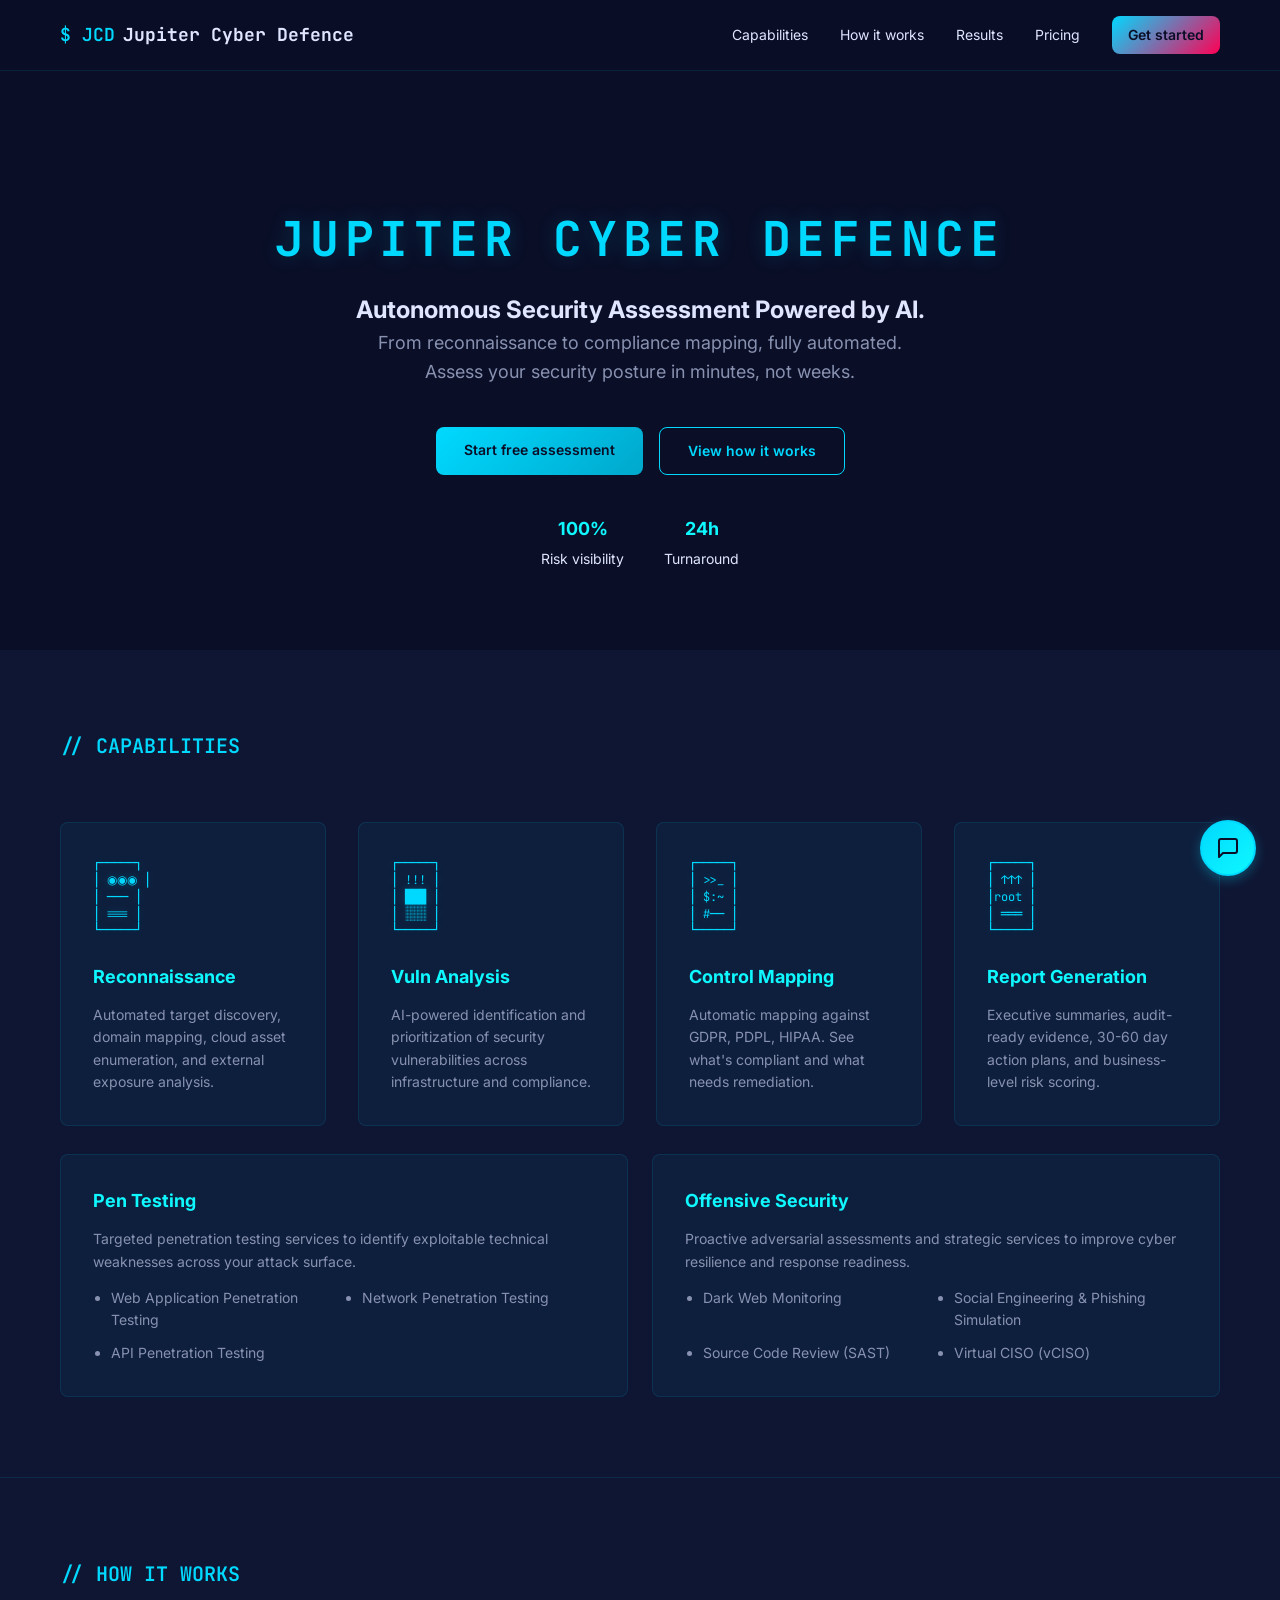
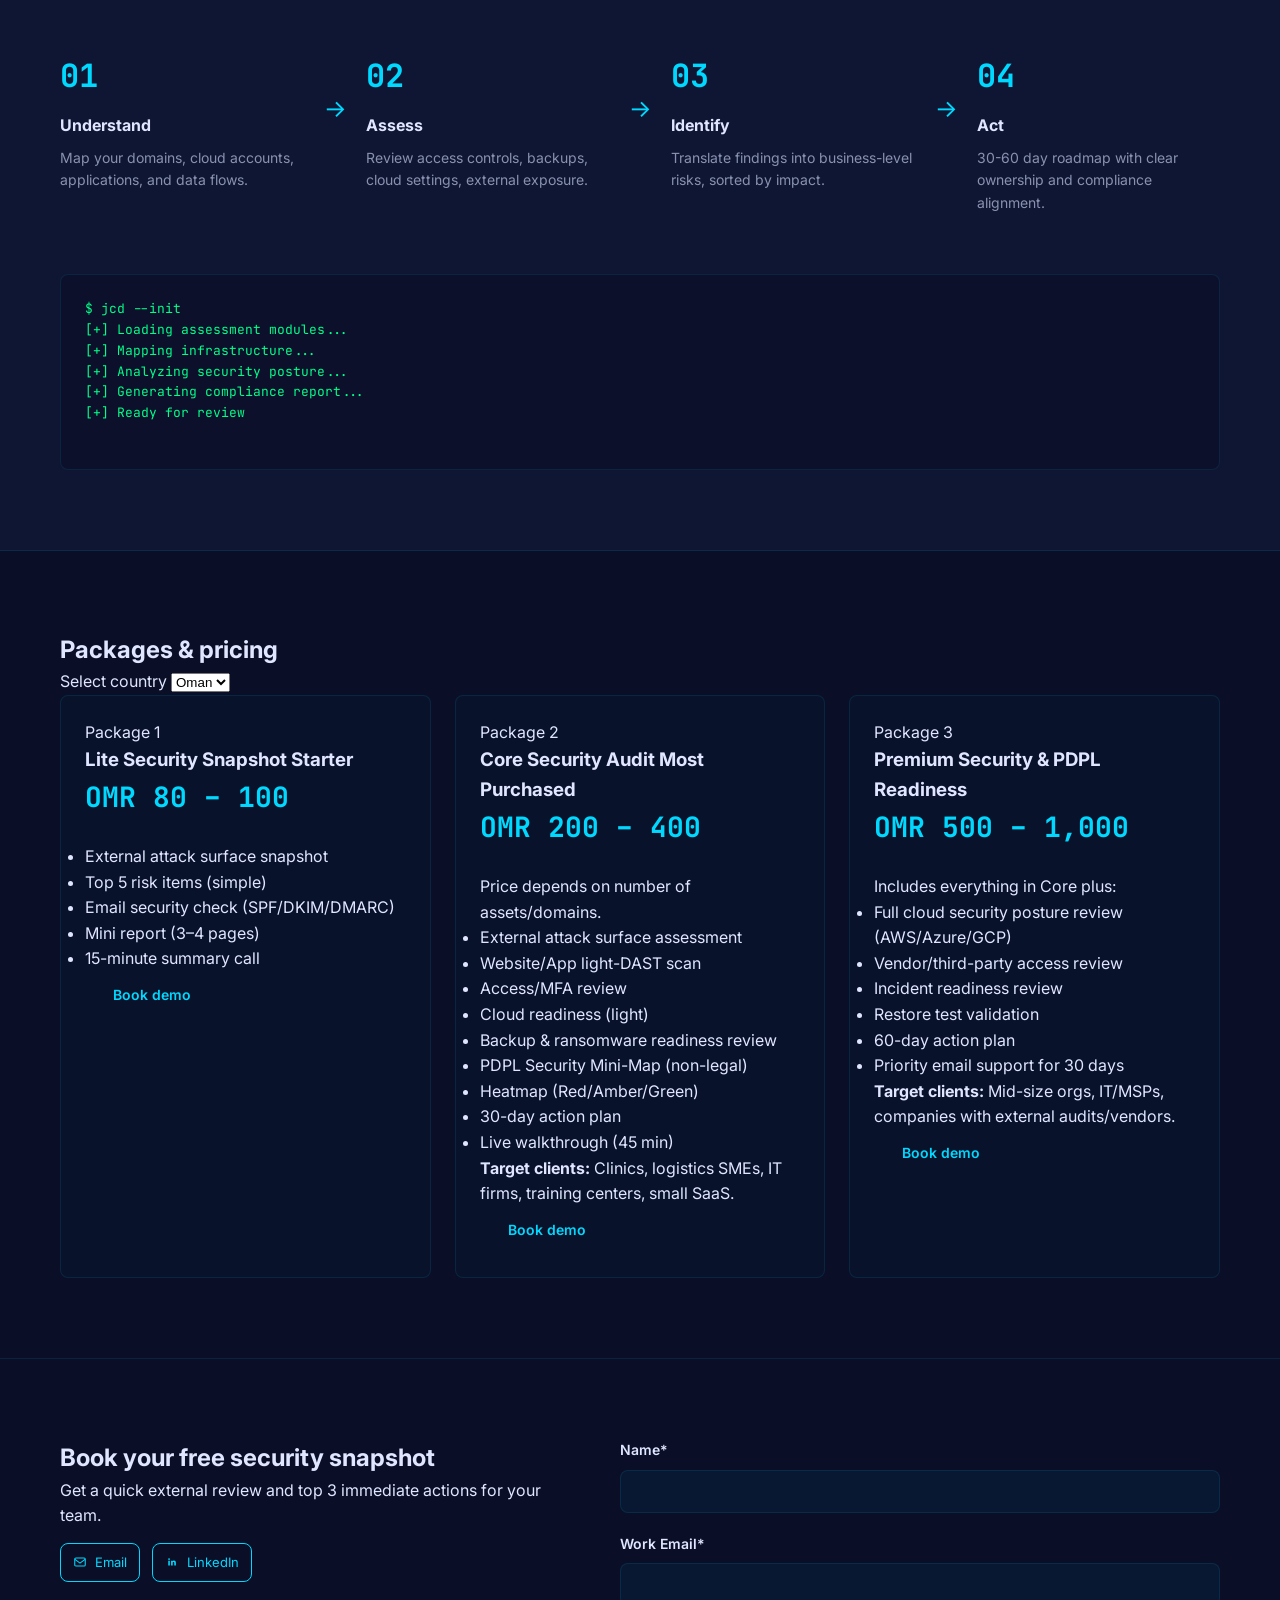
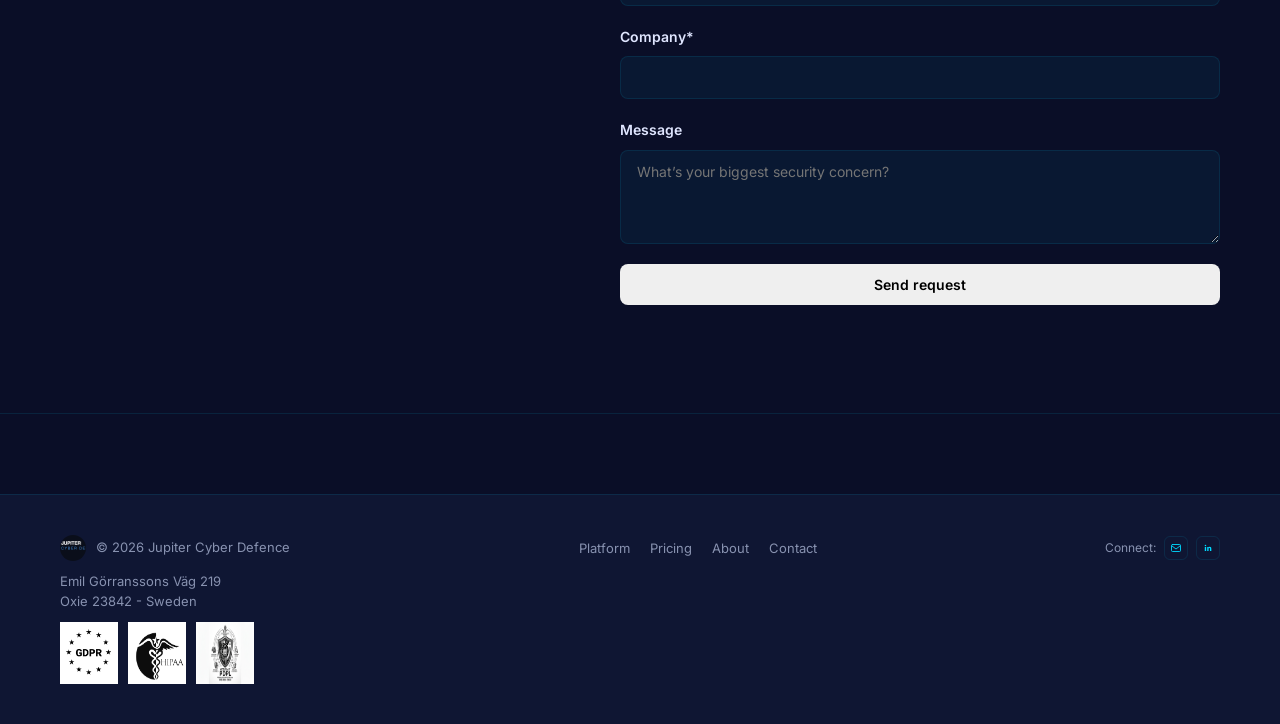
==== commit fa6f6769: "added chat bot" ====
--- a/index.html
+++ b/index.html
@@ -37,7 +37,7 @@
       <div class="container">
         <pre class="hero-ascii">
 JUPITER CYBER DEFENCE</pre>
-        <h1>Autonomous Security Assessment Powered by AI.</h1>
+        <h2>Autonomous Security Assessment Powered by AI.</h2>
         <p class="hero-sub">From reconnaissance to compliance mapping, fully automated.<br>Assess your security posture in minutes, not weeks.</p>
         <div class="hero-actions">
           <a class="btn btn-primary" href="#contact">Start free assessment</a>
--- a/style.css
+++ b/style.css
@@ -147,7 +147,7 @@
 .hero-ascii {
   font-family: var(--font-mono);
   color: var(--accent);
-  font-size: clamp(28px, 6vw, 64px);
+  font-size: clamp(20px, 5vw, 48px);
   line-height: 1.15;
   margin-bottom: 24px;
   letter-spacing: 0.12em;
@@ -167,6 +167,7 @@
   -webkit-text-fill-color: transparent;
   background-clip: text;
   font-weight: 700;
+  white-space: nowrap;
 }
 
 .hero-sub {
@@ -841,10 +842,11 @@
 
   .hero h1 {
     font-size: 36px;
+    white-space: normal;
   }
 
   .hero-ascii {
-    font-size: clamp(20px, 9vw, 34px);
+    font-size: clamp(14px, 7vw, 26px);
     line-height: 1.2;
     letter-spacing: 0.08em;
     margin-bottom: 16px;
--- a/style.css
+++ b/style.css
@@ -147,7 +147,7 @@
 .hero-ascii {
   font-family: var(--font-mono);
   color: var(--accent);
-  font-size: clamp(28px, 6vw, 64px);
+  font-size: clamp(20px, 5vw, 48px);
   line-height: 1.15;
   margin-bottom: 24px;
   letter-spacing: 0.12em;
@@ -167,6 +167,7 @@
   -webkit-text-fill-color: transparent;
   background-clip: text;
   font-weight: 700;
+  white-space: nowrap;
 }
 
 .hero-sub {
@@ -841,10 +842,11 @@
 
   .hero h1 {
     font-size: 36px;
+    white-space: normal;
   }
 
   .hero-ascii {
-    font-size: clamp(20px, 9vw, 34px);
+    font-size: clamp(14px, 7vw, 26px);
     line-height: 1.2;
     letter-spacing: 0.08em;
     margin-bottom: 16px;
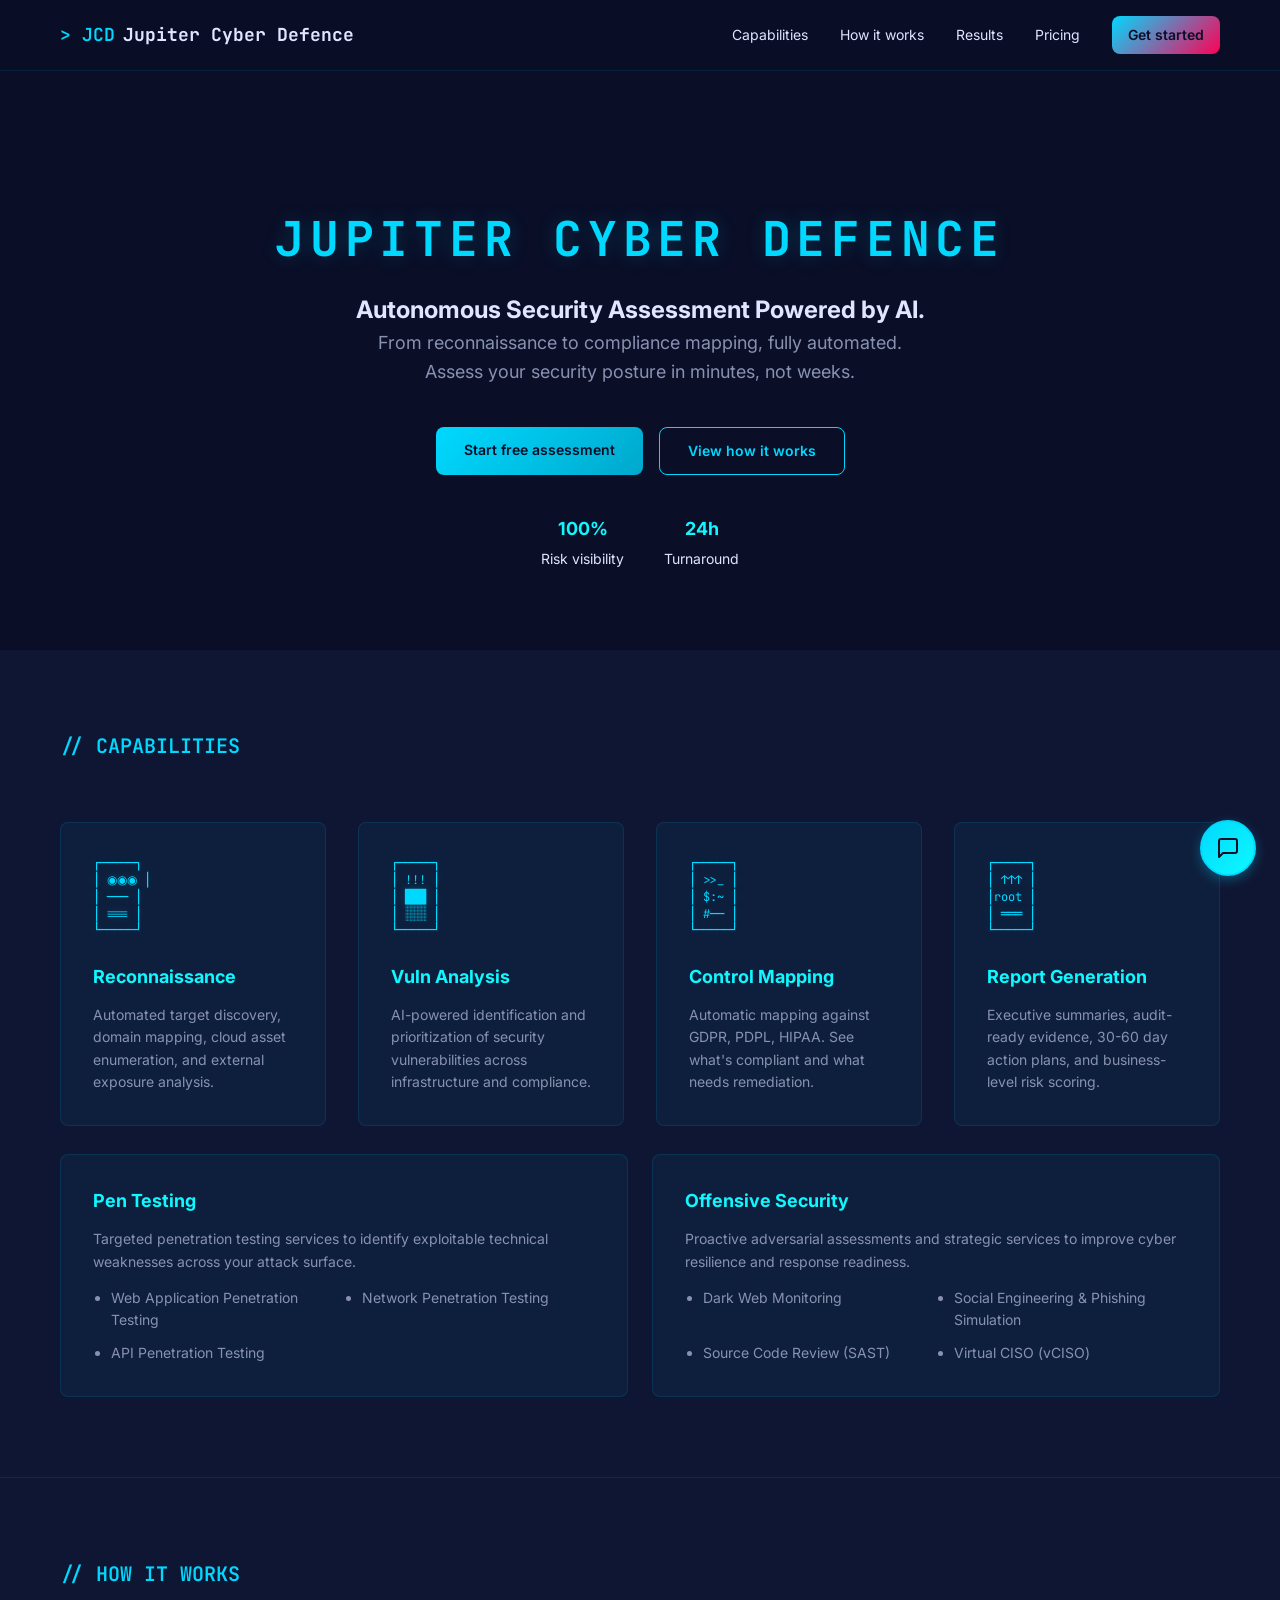
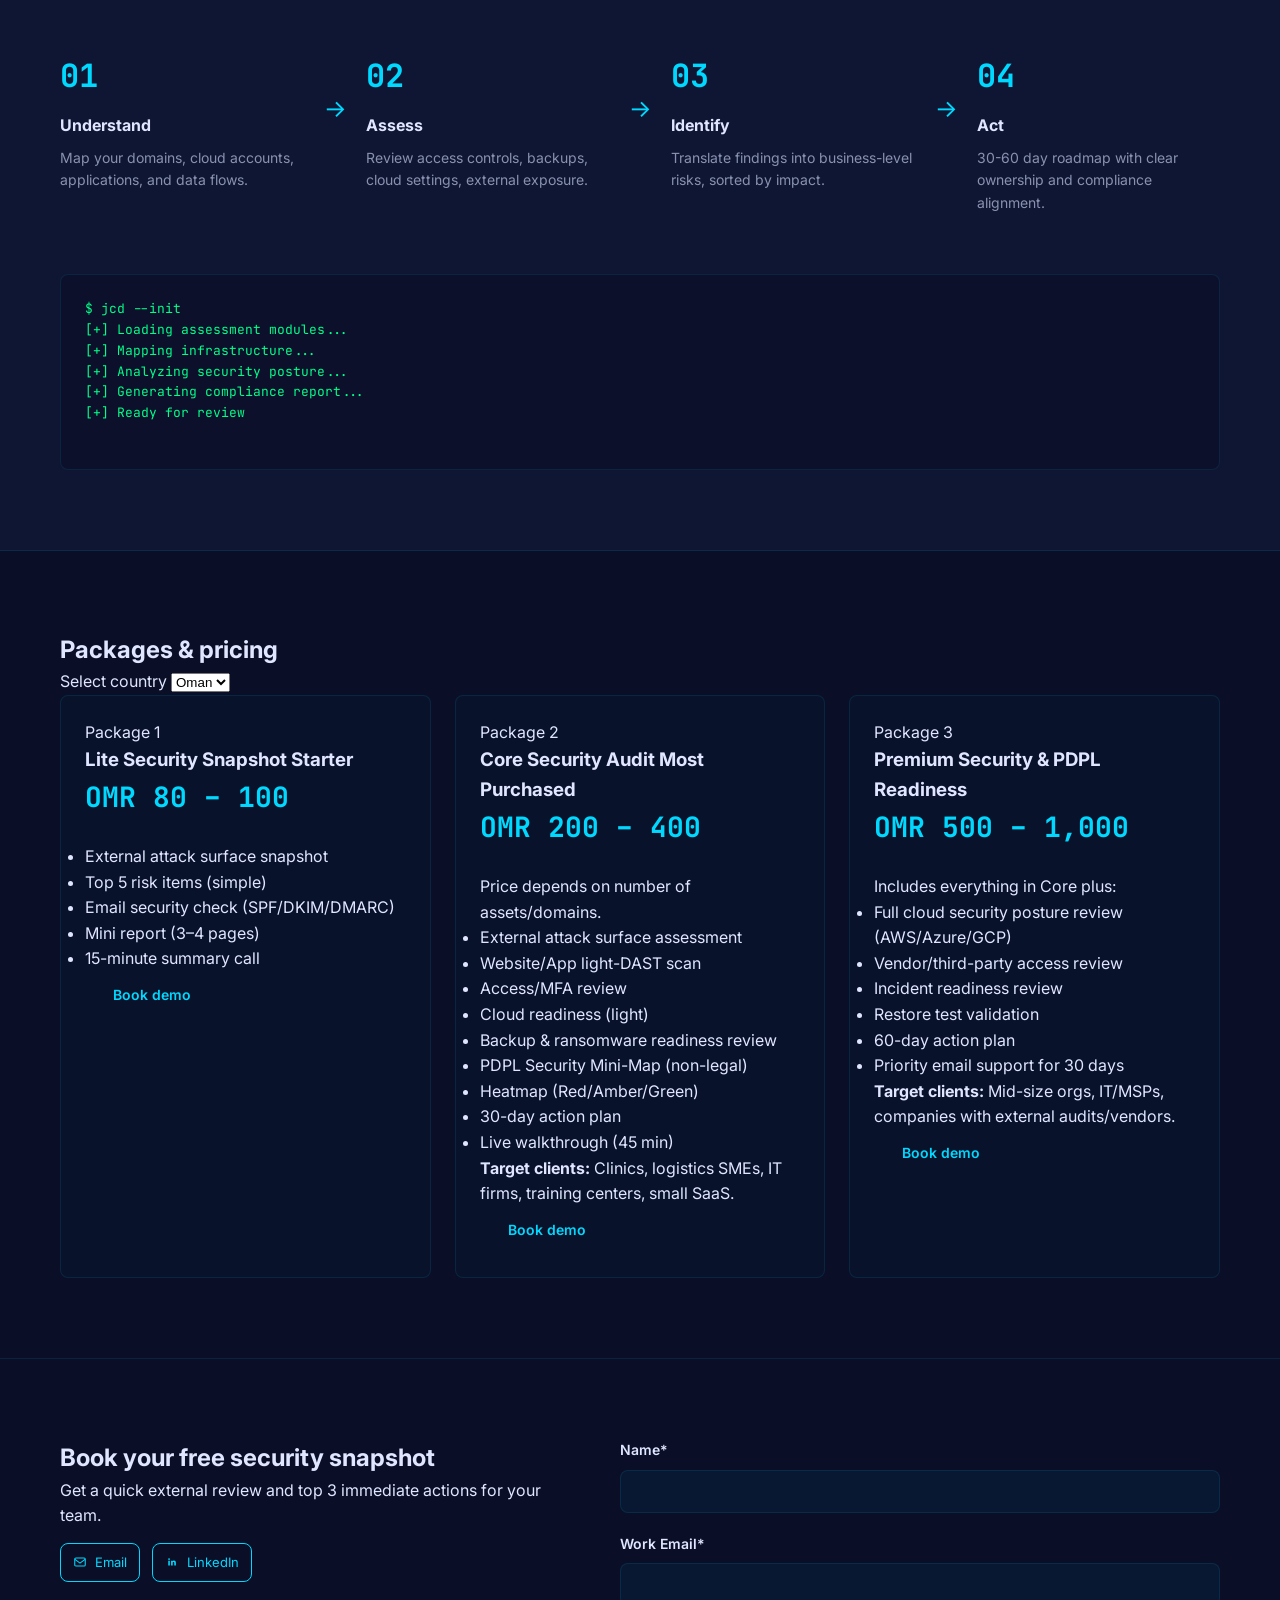
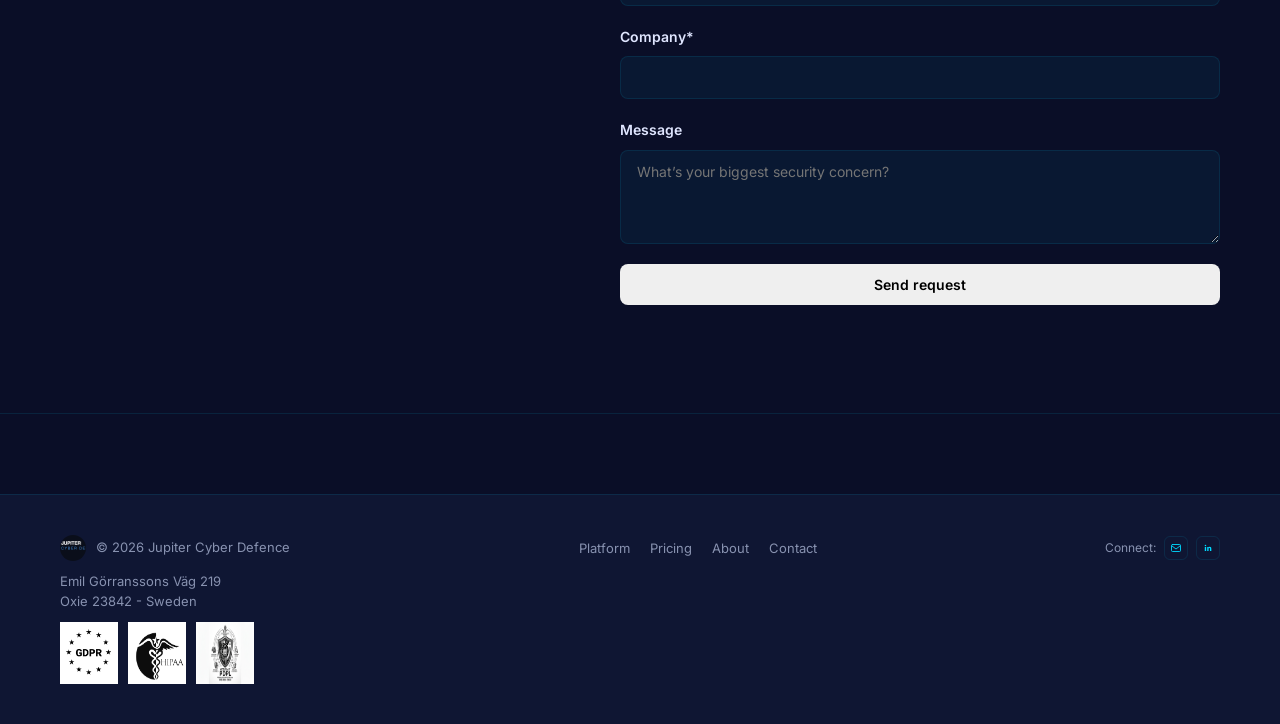
==== commit dae1f00d: "added chat bot" ====
--- a/index.html
+++ b/index.html
@@ -17,7 +17,7 @@
   <header class="site-header">
     <div class="container nav-wrap">
       <a class="brand" href="/" aria-label="Jupiter Cyber Defence home">
-        <span class="brand-mark">$ JCD</span>
+        <span class="brand-mark">> JCD</span>
         <span class="brand-text">Jupiter Cyber Defence</span>
       </a>
       <nav class="nav" aria-label="Primary">
